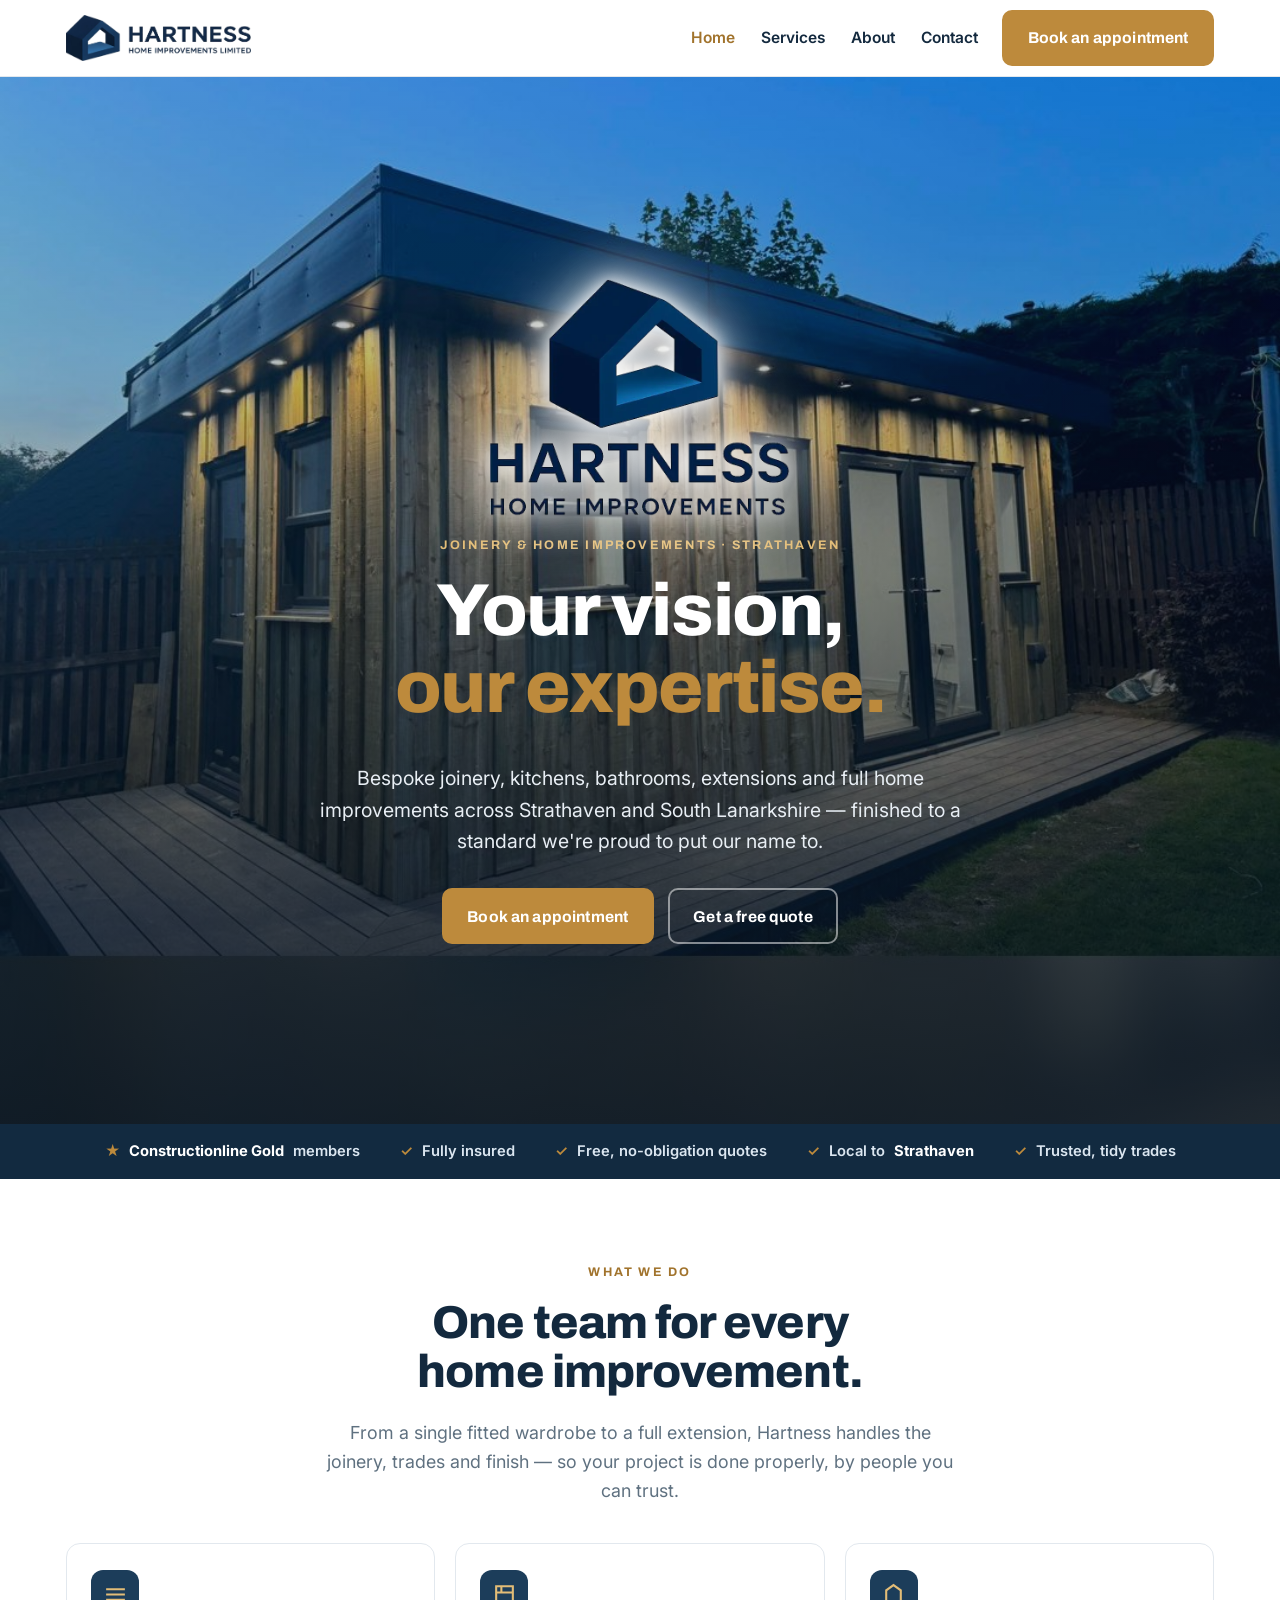
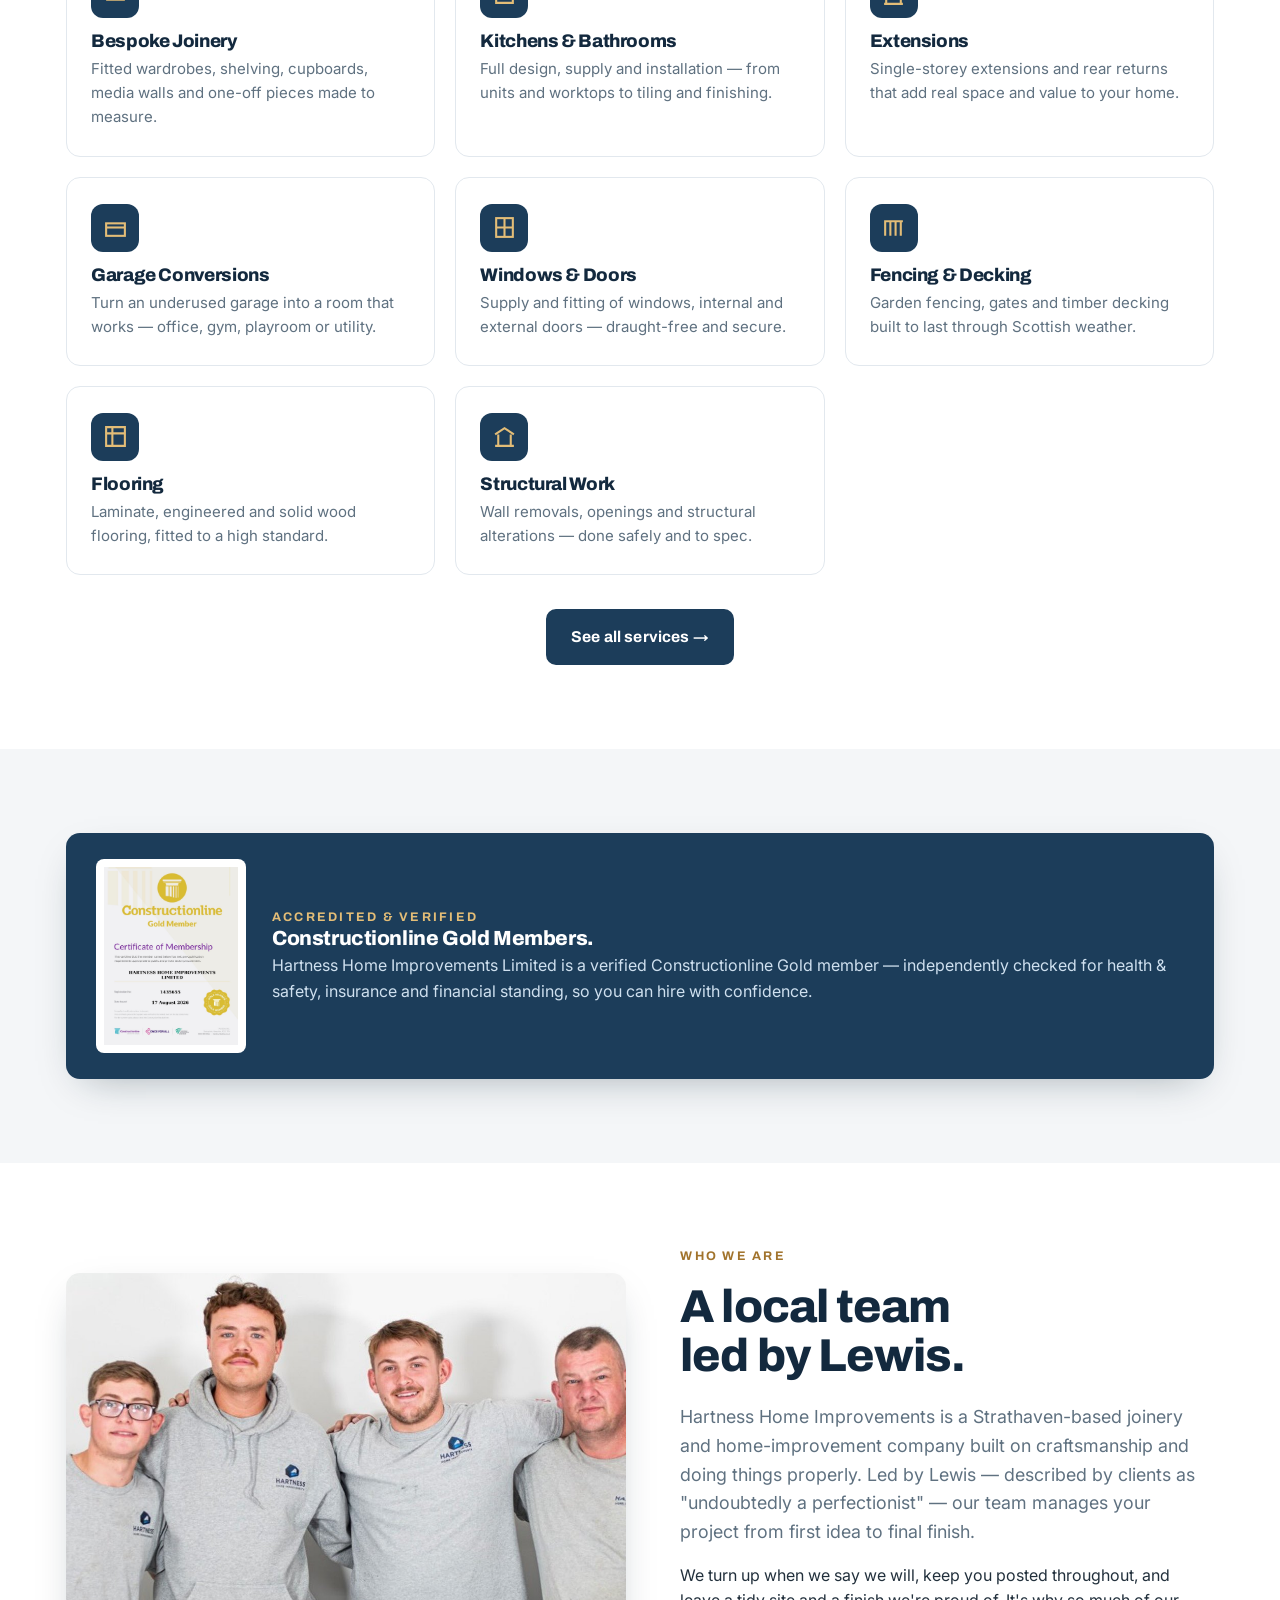
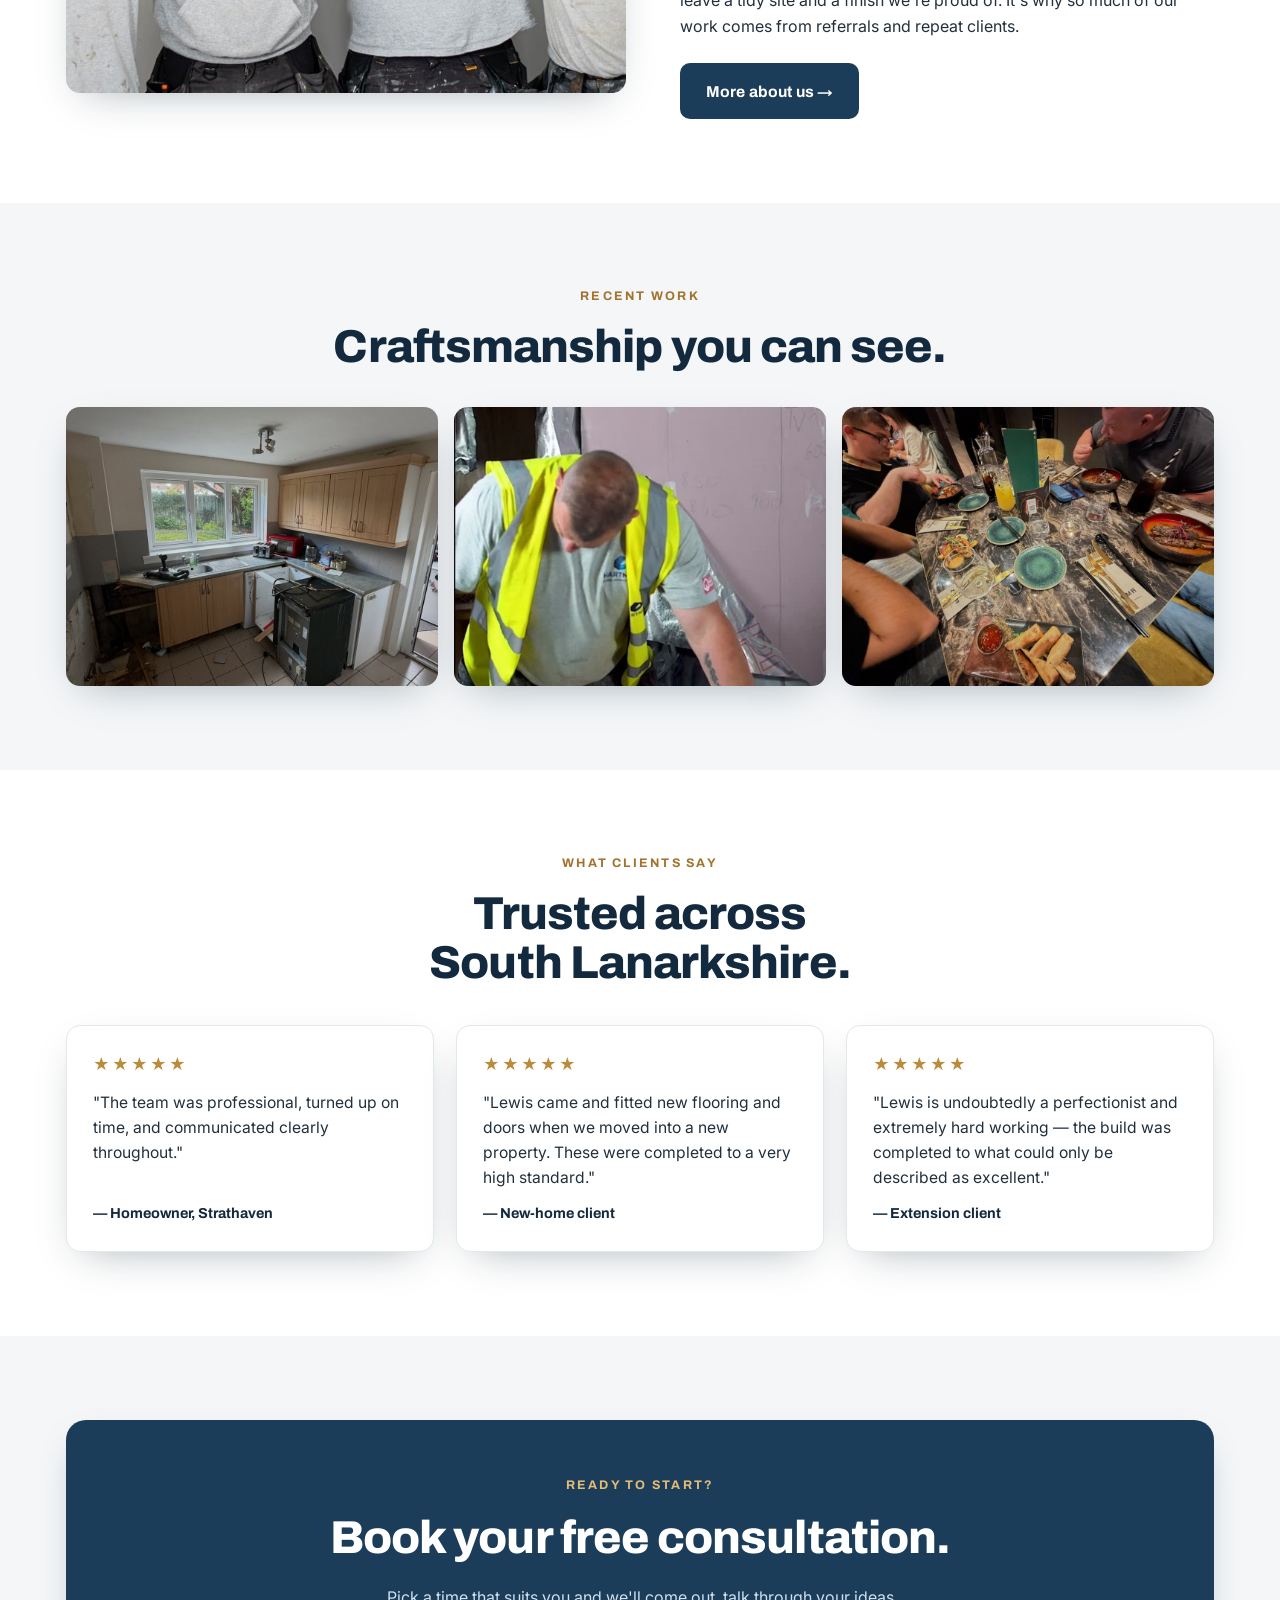
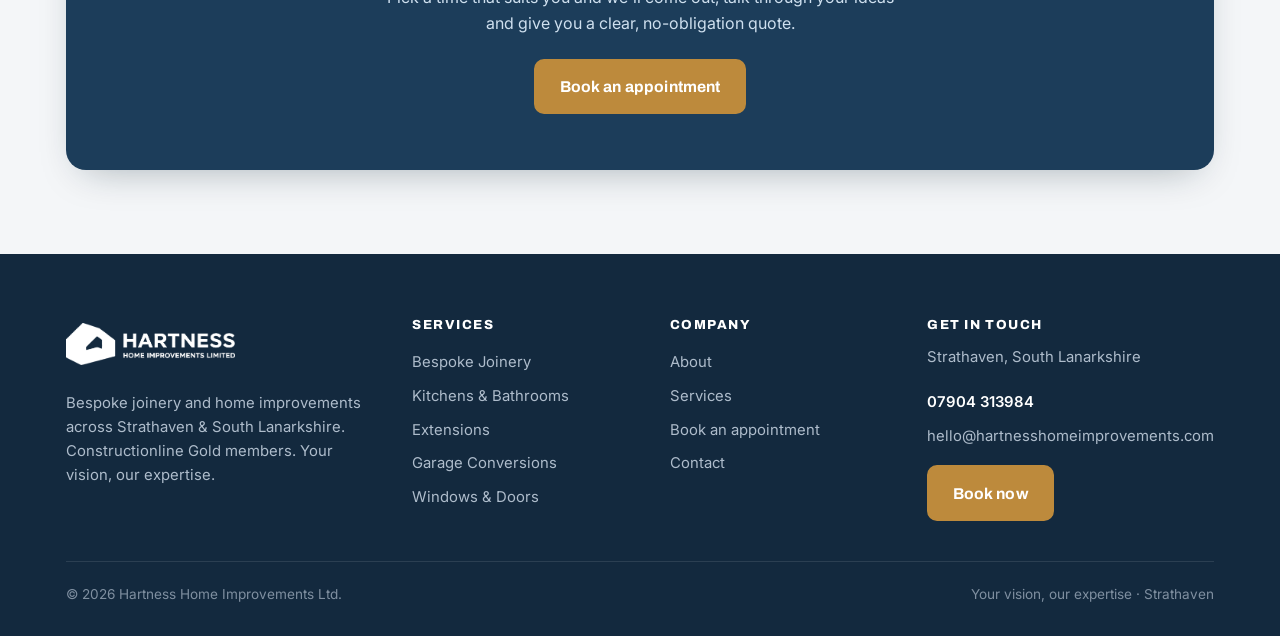
==== index.html @ 5851c659 "first commit Co-authored-by: Cursor <cursoragent@cursor.com>" ====
<!doctype html><html lang="en"><head>
<meta charset="utf-8"><meta name="viewport" content="width=device-width,initial-scale=1">
<title>Hartness Home Improvements — Joinery &amp; Home Improvements, Strathaven</title>
<meta name="description" content="Hartness Home Improvements — bespoke joinery, kitchens, bathrooms, extensions and home improvements across Strathaven and South Lanarkshire. Constructionline Gold members. Your vision, our expertise.">
<link rel="icon" href="assets/favicon.svg">
<link rel="preconnect" href="https://fonts.googleapis.com"><link rel="preconnect" href="https://fonts.gstatic.com" crossorigin>
<link href="https://fonts.googleapis.com/css2?family=Archivo:wght@500;600;700;800;900&family=Inter:wght@400;500;600;700&display=swap" rel="stylesheet">
<link rel="stylesheet" href="css/site.css">
</head><body>

<header class="site"><nav class="bar">
 <a class="brandlogo" href="index.html" aria-label="Hartness Home Improvements home"><img src="assets/logo.png" alt="Hartness Home Improvements"></a>
 <div class="nav-links">
   <a href="index.html" class="active">Home</a>
   <a href="services.html">Services</a>
   <a href="about.html">About</a>
   <a href="contact.html">Contact</a>
 </div>
 <div class="nav-cta"><a class="btn btn-amber" href="book.html">Book an appointment</a></div>
 <button class="burger" data-mm-open aria-label="Menu"><span></span><span></span><span></span></button>
</nav></header>
<div class="mm-back" data-mm-close></div>
<aside class="mobile-menu"><button class="mm-close" data-mm-close aria-label="Close">&times;</button>
 <a href="index.html">Home</a><a href="services.html">Services</a><a href="about.html">About</a><a href="contact.html">Contact</a>
 <a class="btn btn-amber" href="book.html">Book an appointment</a>
</aside>

<section class="hero centered">
 <!-- To use a video hero: replace the <img> below with
      <video autoplay muted loop playsinline poster="assets/hero.jpg"><source src="assets/hero.mp4" type="video/mp4"></video> -->
 <picture><source media="(max-width:820px)" srcset="assets/hero-mobile.jpg"><img class="hero-bg" src="assets/hero.jpg" alt="The Hartness Home Improvements team"></picture>
 <div class="hero-inner">
   <div class="hero-logo-chip" data-reveal><img src="assets/logo-stack.png" alt="Hartness Home Improvements"></div>
   <p class="eyebrow" data-reveal style="color:var(--brand-l)">Joinery &amp; home improvements · Strathaven</p>
   <h1 data-reveal>Your vision,<br><span class="amber">our expertise.</span></h1>
   <p class="lead" data-reveal>Bespoke joinery, kitchens, bathrooms, extensions and full home improvements across Strathaven and South Lanarkshire — finished to a standard we're proud to put our name to.</p>
   <div class="cta-row" data-reveal>
     <a class="btn btn-amber" href="book.html">Book an appointment</a>
     <a class="btn btn-ghost" href="contact.html">Get a free quote</a>
   </div>
 </div>
</section>

<div class="trust-strip"><div class="wrap">
 <span><span class="dot">&#9733;</span> <b>Constructionline Gold</b> members</span>
 <span><span class="dot">&#10003;</span> Fully insured</span>
 <span><span class="dot">&#10003;</span> Free, no-obligation quotes</span>
 <span><span class="dot">&#10003;</span> Local to <b>Strathaven</b></span>
 <span><span class="dot">&#10003;</span> Trusted, tidy trades</span>
</div></div>

<section><div class="wrap">
 <div class="sec-head center" data-reveal><p class="eyebrow">What we do</p><h2>One team for every home improvement.</h2>
 <p class="lead-muted">From a single fitted wardrobe to a full extension, Hartness handles the joinery, trades and finish — so your project is done properly, by people you can trust.</p></div>
 <div class="svc-list">
   <div class="svc-item" data-reveal><div class="ic"><svg viewBox="0 0 24 24" fill="none" stroke="currentColor" stroke-width="2"><path d="M3 7h18M3 12h18M3 17h18"/></svg></div><h3>Bespoke Joinery</h3><p>Fitted wardrobes, shelving, cupboards, media walls and one-off pieces made to measure.</p></div>
   <div class="svc-item" data-reveal><div class="ic"><svg viewBox="0 0 24 24" fill="none" stroke="currentColor" stroke-width="2"><path d="M4 4h16v16H4z"/><path d="M4 10h16M9 4v6"/></svg></div><h3>Kitchens &amp; Bathrooms</h3><p>Full design, supply and installation — from units and worktops to tiling and finishing.</p></div>
   <div class="svc-item" data-reveal><div class="ic"><svg viewBox="0 0 24 24" fill="none" stroke="currentColor" stroke-width="2"><path d="M3 21h18M5 21V8l7-5 7 5v13"/></svg></div><h3>Extensions</h3><p>Single-storey extensions and rear returns that add real space and value to your home.</p></div>
   <div class="svc-item" data-reveal><div class="ic"><svg viewBox="0 0 24 24" fill="none" stroke="currentColor" stroke-width="2"><rect x="3" y="8" width="18" height="12"/><path d="M3 12h18"/></svg></div><h3>Garage Conversions</h3><p>Turn an underused garage into a room that works — office, gym, playroom or utility.</p></div>
   <div class="svc-item" data-reveal><div class="ic"><svg viewBox="0 0 24 24" fill="none" stroke="currentColor" stroke-width="2"><rect x="4" y="3" width="16" height="18"/><path d="M12 3v18M4 12h16"/></svg></div><h3>Windows &amp; Doors</h3><p>Supply and fitting of windows, internal and external doors — draught-free and secure.</p></div>
   <div class="svc-item" data-reveal><div class="ic"><svg viewBox="0 0 24 24" fill="none" stroke="currentColor" stroke-width="2"><path d="M4 20V6M9 20V6M14 20V6M19 20V6M3 6h18"/></svg></div><h3>Fencing &amp; Decking</h3><p>Garden fencing, gates and timber decking built to last through Scottish weather.</p></div>
   <div class="svc-item" data-reveal><div class="ic"><svg viewBox="0 0 24 24" fill="none" stroke="currentColor" stroke-width="2"><path d="M3 3h18v18H3z"/><path d="M3 9h18M9 3v18"/></svg></div><h3>Flooring</h3><p>Laminate, engineered and solid wood flooring, fitted to a high standard.</p></div>
   <div class="svc-item" data-reveal><div class="ic"><svg viewBox="0 0 24 24" fill="none" stroke="currentColor" stroke-width="2"><path d="M3 21h18M6 21V10M18 21V10M3 10l9-6 9 6"/></svg></div><h3>Structural Work</h3><p>Wall removals, openings and structural alterations — done safely and to spec.</p></div>
 </div>
 <div style="text-align:center;margin-top:34px" data-reveal><a class="btn btn-navy" href="services.html">See all services &rarr;</a></div>
</div></section>

<section class="band"><div class="wrap">
 <div class="cline" data-reveal>
   <img src="assets/constructionline.jpg" alt="Constructionline Gold Member certificate">
   <div><p class="eyebrow" style="color:var(--brand-l)">Accredited &amp; verified</p><h3>Constructionline Gold Members.</h3>
   <p>Hartness Home Improvements Limited is a verified Constructionline Gold member — independently checked for health &amp; safety, insurance and financial standing, so you can hire with confidence.</p></div>
 </div>
</div></section>

<section><div class="wrap"><div class="split" data-reveal>
 <img src="assets/team.jpg" alt="The Hartness Home Improvements team">
 <div><p class="eyebrow">Who we are</p><h2>A local team led by Lewis.</h2>
 <p class="lead-muted">Hartness Home Improvements is a Strathaven-based joinery and home-improvement company built on craftsmanship and doing things properly. Led by Lewis — described by clients as "undoubtedly a perfectionist" — our team manages your project from first idea to final finish.</p>
 <p>We turn up when we say we will, keep you posted throughout, and leave a tidy site and a finish we're proud of. It's why so much of our work comes from referrals and repeat clients.</p>
 <a class="btn btn-navy" href="about.html" style="margin-top:8px">More about us &rarr;</a></div>
</div></div></section>

<section class="band"><div class="wrap">
 <div class="sec-head center" data-reveal><p class="eyebrow">Recent work</p><h2>Craftsmanship you can see.</h2></div>
 <div class="work-grid" data-reveal>
   <div class="cell"><img src="assets/work-kitchen.jpg" alt="Kitchen renovation"></div>
   <div class="cell"><img src="assets/work-joinery.jpg" alt="Bespoke joinery work"></div>
   <div class="cell"><img src="assets/work-team2.jpg" alt="The Hartness team"></div>
 </div>
</div></section>

<section><div class="wrap">
 <div class="sec-head center" data-reveal><p class="eyebrow">What clients say</p><h2>Trusted across South Lanarkshire.</h2></div>
 <div class="tgrid">
   <div class="tcard" data-reveal><div class="stars">&#9733;&#9733;&#9733;&#9733;&#9733;</div><p>"The team was professional, turned up on time, and communicated clearly throughout."</p><div class="who">— Homeowner, Strathaven</div></div>
   <div class="tcard" data-reveal><div class="stars">&#9733;&#9733;&#9733;&#9733;&#9733;</div><p>"Lewis came and fitted new flooring and doors when we moved into a new property. These were completed to a very high standard."</p><div class="who">— New-home client</div></div>
   <div class="tcard" data-reveal><div class="stars">&#9733;&#9733;&#9733;&#9733;&#9733;</div><p>"Lewis is undoubtedly a perfectionist and extremely hard working — the build was completed to what could only be described as excellent."</p><div class="who">— Extension client</div></div>
 </div>
</div></section>

<section class="band"><div class="wrap"><div class="cta-band" data-reveal>
 <p class="eyebrow" style="color:var(--brand-l)">Ready to start?</p>
 <h2>Book your free consultation.</h2>
 <p>Pick a time that suits you and we'll come out, talk through your ideas and give you a clear, no-obligation quote.</p>
 <a class="btn btn-amber" href="book.html">Book an appointment</a>
</div></div></section>

<footer class="site"><div class="wrap">
 <div class="cols">
   <div class="fbrand"><a class="brandlogo" href="index.html" aria-label="Hartness home"><img src="assets/logo-white.png" alt="Hartness Home Improvements"></a>
     <p>Bespoke joinery and home improvements across Strathaven &amp; South Lanarkshire. Constructionline Gold members. Your vision, our expertise.</p></div>
   <div><h4>Services</h4><a href="services.html">Bespoke Joinery</a><a href="services.html">Kitchens &amp; Bathrooms</a><a href="services.html">Extensions</a><a href="services.html">Garage Conversions</a><a href="services.html">Windows &amp; Doors</a></div>
   <div><h4>Company</h4><a href="about.html">About</a><a href="services.html">Services</a><a href="book.html">Book an appointment</a><a href="contact.html">Contact</a></div>
   <div><h4>Get in touch</h4><p>Strathaven, South Lanarkshire</p><a href="tel:07904313984" style="color:#fff;font-weight:600">07904 313984</a><a href="mailto:hello@hartnesshomeimprovements.com">hello@hartnesshomeimprovements.com</a><a class="btn btn-amber" href="book.html" style="margin-top:12px">Book now</a></div>
 </div>
 <div class="foot-bot"><span>&copy; 2026 Hartness Home Improvements Ltd.</span><span>Your vision, our expertise · Strathaven</span></div>
</div></footer>

<script src="js/site.js"></script>
</body></html>
---- css/site.css ----
:root{
  --ink:#13293e; --navy:#1c3d5a; --navy2:#122a40; --steel:#4a6b85;
  --brand:#bd8a3c; --brand-d:#a1732c; --brand-l:#e3bd77;
  --concrete:#f4f6f8; --line:#e2e8ee; --white:#fff; --text:#22303c; --muted:#5f7180;
  --r:14px; --shadow:0 14px 40px -18px rgba(10,33,48,.38);
}
*{box-sizing:border-box}
html{scroll-behavior:smooth}
body{margin:0;font-family:'Inter',system-ui,sans-serif;color:var(--text);background:var(--white);line-height:1.6;-webkit-font-smoothing:antialiased}
h1,h2,h3,h4{font-family:'Archivo','Inter',sans-serif;font-weight:800;line-height:1.05;letter-spacing:-.02em;color:var(--ink);margin:0 0 .5em}
h1{font-size:clamp(2.4rem,6vw,4.6rem)}
h2{font-size:clamp(1.9rem,3.6vw,3rem)}
h3{font-size:1.28rem}
p{margin:0 0 1rem}
a{color:inherit;text-decoration:none}
img{max-width:100%;display:block}
.wrap{max-width:1200px;margin:0 auto;padding:0 26px}
.eyebrow{font-family:'Archivo',sans-serif;text-transform:uppercase;letter-spacing:.18em;font-size:.78rem;font-weight:700;color:var(--brand-d)}
.btn{display:inline-flex;align-items:center;gap:.5em;font-family:'Archivo',sans-serif;font-weight:700;font-size:.98rem;padding:.85em 1.5em;border-radius:10px;border:2px solid transparent;cursor:pointer;transition:.18s;letter-spacing:.01em}
.btn-amber{background:var(--brand);color:#fff;border-color:var(--brand)}
.btn-amber:hover{background:var(--brand-d);border-color:var(--brand-d)}
.btn-navy{background:var(--navy);color:#fff;border-color:var(--navy)}
.btn-navy:hover{background:var(--navy2)}
.btn-ghost{background:transparent;color:#fff;border-color:rgba(255,255,255,.5)}
.btn-ghost:hover{border-color:#fff;background:rgba(255,255,255,.1)}
.btn-out{background:#fff;color:var(--navy);border-color:var(--line)}
.btn-out:hover{border-color:var(--navy)}
/* header */
header.site{position:sticky;top:0;z-index:100;background:rgba(255,255,255,.94);backdrop-filter:blur(10px);border-bottom:1px solid var(--line)}
nav.bar{display:flex;align-items:center;gap:24px;height:76px;max-width:1200px;margin:0 auto;padding:0 26px}
.brand{display:flex;align-items:center;gap:12px;color:var(--navy)}
.brand .badge{width:46px;height:46px;flex:0 0 auto;border-radius:11px;object-fit:cover;box-shadow:0 4px 14px -6px rgba(3,166,235,.6)}
.brand .fulllogo{width:158px;height:auto}
.wordmark{display:flex;flex-direction:column;line-height:1}
.wordmark b{font-family:'Archivo',sans-serif;font-weight:700;font-size:1.3rem;letter-spacing:.2em;color:var(--navy)}
.wordmark em{font-style:normal;font-size:.57rem;letter-spacing:.3em;color:var(--brand);font-weight:600;margin-top:4px}
.brand-light .fulllogo{width:170px}
.nav-links{display:flex;gap:26px;margin-left:auto;align-items:center}
.nav-links a{font-weight:600;font-size:.97rem;color:var(--ink);padding:6px 0;position:relative}
.nav-links a:hover{color:var(--brand-d)}
.nav-links a.active{color:var(--brand-d)}
.nav-cta{display:flex;align-items:center;gap:12px}
.basket-btn{position:relative;display:inline-flex;align-items:center;gap:7px;font-weight:700;font-family:'Archivo',sans-serif;color:var(--navy);border:2px solid var(--line);padding:.5em .9em;border-radius:10px;background:#fff;cursor:pointer}
.basket-btn:hover{border-color:var(--navy)}
.basket-count{background:var(--brand);color:var(--ink);border-radius:20px;font-size:.72rem;min-width:20px;height:20px;display:inline-flex;align-items:center;justify-content:center;padding:0 6px;font-weight:800}
.burger{display:none;margin-left:auto;flex-direction:column;gap:5px;background:none;border:0;cursor:pointer;padding:8px}
.burger span{width:26px;height:3px;background:var(--navy);border-radius:2px}
.mobile-menu{display:none}
/* hero */
.hero{position:relative;min-height:92vh;display:flex;align-items:flex-end;overflow:hidden;background:var(--ink)}
.hero video,.hero .heroposter{position:absolute;inset:0;width:100%;height:100%;object-fit:cover}
.hero::after{content:"";position:absolute;inset:0;background:linear-gradient(180deg,rgba(10,22,35,.18) 0%,rgba(10,22,35,.30) 34%,rgba(10,22,35,.82) 100%)}
.hero-inner{position:relative;z-index:2;width:100%;max-width:1200px;margin:0 auto;padding:0 26px 68px;color:#fff}
.hero h1{color:#fff;max-width:16ch}
.hero h1 .amber{color:var(--brand)}
.hero p.lead{font-size:1.22rem;max-width:52ch;color:#e8eef4;margin-bottom:1.6em}
.hero .cta-row{display:flex;gap:14px;flex-wrap:wrap}
/* centered (GIKF-style) hero */
.hero.centered{align-items:center;text-align:center}
.hero.centered .hero-inner{max-width:920px;padding:118px 26px 96px;display:flex;flex-direction:column;align-items:center}
.hero.centered h1{max-width:20ch}
.hero.centered p.lead{max-width:58ch}
.hero.centered .cta-row{justify-content:center}
.hero-logo{width:min(360px,66vw);height:auto;margin:0 auto 30px;filter:drop-shadow(0 10px 34px rgba(0,0,0,.45));animation:floatlogo 6s ease-in-out infinite}
@keyframes floatlogo{0%,100%{transform:translateY(0)}50%{transform:translateY(-7px)}}
/* hero manufacturer credit — exact GIKF arrow (#tb-arrow) + Caveat */
.hero-anno{position:absolute;z-index:4;top:23%;right:5%;display:flex;flex-direction:column;align-items:center;gap:6px;pointer-events:none}
.hero-anno .anno-wrap{position:relative}
.hero-anno .anno-logo{width:202px;display:block;margin-top:26px;filter:drop-shadow(0 4px 14px rgba(0,0,0,.55))}
.hero-anno .anno-arrow{position:absolute;color:#fff;width:150px;height:112px;left:-56px;top:-118px;transform:rotate(16deg)}
.hero-anno .hand{filter:url(#rough)}
.hero-anno .anno-text{font-family:'Caveat',cursive;color:#fff;font-size:38px;font-weight:700;line-height:.9;text-align:center;transform:rotate(-4deg);margin-top:6px}
@media(max-width:1180px){.hero-anno{display:none}}
/* hand-drawn gutter/downpipe edge decoration */
.edge-decor{position:fixed;inset:0;pointer-events:none;z-index:35}
.edge-decor .pipe{position:fixed;top:88px;bottom:0;width:46px;height:auto}
.edge-decor .pipe-l{left:8px}
.edge-decor .pipe-r{right:8px;transform:scaleX(-1)}
.edge-decor .gtop{position:fixed;left:0;right:0;top:74px;height:66px;width:100%}
@media(max-width:1240px){.edge-decor{display:none}}
.trust-strip{background:var(--navy2);color:#dbe6f0}
.trust-strip .wrap{display:flex;flex-wrap:wrap;gap:14px 40px;padding:16px 26px;justify-content:center;font-size:.92rem;font-weight:600}
.trust-strip b{color:#fff}
.trust-strip span{display:inline-flex;align-items:center;gap:9px}
.trust-strip .dot{color:var(--brand)}
/* sections */
section{padding:84px 0}
.sec-head{max-width:64ch}
.sec-head.center{margin:0 auto;text-align:center}
.lead-muted{color:var(--muted);font-size:1.12rem}
/* category grid */
.cat-grid{display:grid;grid-template-columns:repeat(3,1fr);gap:22px;margin-top:38px}
.cat-card{position:relative;border-radius:var(--r);overflow:hidden;background:var(--navy);min-height:290px;display:flex;align-items:flex-end;box-shadow:var(--shadow);color:#fff}
.cat-card img{position:absolute;inset:0;width:100%;height:100%;object-fit:cover;transition:.4s}
.cat-card::after{content:"";position:absolute;inset:0;background:linear-gradient(180deg,rgba(10,25,40,.05),rgba(10,25,40,.85))}
.cat-card:hover img{transform:scale(1.05)}
.cat-card .cc-body{position:relative;z-index:2;padding:24px}
.cat-card .badge{display:inline-block;background:var(--brand);color:var(--ink);font-family:'Archivo';font-weight:700;font-size:.68rem;letter-spacing:.08em;text-transform:uppercase;padding:4px 10px;border-radius:6px;margin-bottom:10px}
.cat-card h3{color:#fff;font-size:1.5rem;margin:0 0 4px}
.cat-card p{color:#dce6f0;font-size:.93rem;margin:0}
.cat-card .go{margin-top:12px;font-family:'Archivo';font-weight:700;color:var(--brand);font-size:.9rem}
/* product listing */
.cat-block{margin-top:56px}
.cat-block .cat-title{display:flex;align-items:baseline;gap:14px;flex-wrap:wrap;border-bottom:2px solid var(--line);padding-bottom:14px;margin-bottom:28px}
.cat-block .cat-title h2{margin:0;font-size:1.9rem}
.cat-block .cat-title .sup{font-family:'Archivo';font-weight:700;font-size:.75rem;letter-spacing:.06em;text-transform:uppercase;color:#fff;background:var(--steel);padding:4px 10px;border-radius:6px}
.prod-grid{display:grid;grid-template-columns:repeat(4,1fr);gap:20px}
.prod{background:#fff;border:1px solid var(--line);border-radius:var(--r);overflow:hidden;display:flex;flex-direction:column;transition:.18s}
.prod:hover{box-shadow:var(--shadow);transform:translateY(-3px);border-color:#cfd9e4}
.prod .ph{aspect-ratio:1/1;background:#f6f8fa;display:flex;align-items:center;justify-content:center;padding:16px;border-bottom:1px solid var(--line)}
.prod .ph img{max-height:100%;object-fit:contain;mix-blend-mode:multiply}
.prod .pb{padding:15px 16px 17px;display:flex;flex-direction:column;flex:1}
.prod .pbrand{font-size:.68rem;font-weight:700;letter-spacing:.08em;text-transform:uppercase;color:var(--brand-d);font-family:'Archivo'}
.prod h3{font-size:1.02rem;margin:3px 0 7px;line-height:1.2}
.prod .desc{font-size:.85rem;color:var(--muted);margin:0 0 12px;flex:1}
.prod .swatches{display:flex;gap:5px;margin-bottom:6px;flex-wrap:wrap}
.sw{width:15px;height:15px;border-radius:50%;border:1px solid rgba(0,0,0,.15)}
.prod .meta{font-size:.76rem;color:var(--muted);margin-bottom:12px}
.prod .add{margin-top:auto;width:100%;justify-content:center}
/* alt band */
.band{background:var(--concrete)}
.split{display:grid;grid-template-columns:1.05fr 1fr;gap:54px;align-items:center}
.split img{border-radius:var(--r);box-shadow:var(--shadow);width:100%;object-fit:cover;aspect-ratio:4/3}
.pillars{display:grid;grid-template-columns:repeat(3,1fr);gap:22px;margin-top:40px}
.pillar{background:#fff;border:1px solid var(--line);border-radius:var(--r);padding:28px 24px}
.pillar .ic{width:46px;height:46px;border-radius:11px;background:var(--navy);color:var(--brand);display:flex;align-items:center;justify-content:center;margin-bottom:14px}
.pillar .ic svg{width:24px;height:24px}
.pillar h3{margin:0 0 6px;font-size:1.14rem}
.pillar p{margin:0;color:var(--muted);font-size:.95rem}
/* steps */
.steps{display:grid;grid-template-columns:repeat(4,1fr);gap:20px;margin-top:40px;counter-reset:s}
.step{background:#fff;border:1px solid var(--line);border-radius:var(--r);padding:26px 22px;position:relative}
.step::before{counter-increment:s;content:counter(s);font-family:'Archivo';font-weight:800;font-size:2.4rem;color:var(--brand);line-height:1;display:block;margin-bottom:10px}
.step h3{font-size:1.08rem;margin:0 0 5px}
.step p{margin:0;color:var(--muted);font-size:.92rem}
/* CTA */
.cta-band{background:var(--navy);color:#fff;border-radius:20px;padding:56px;text-align:center;box-shadow:var(--shadow)}
.cta-band h2{color:#fff}
.cta-band p{color:#cfe0ef;max-width:52ch;margin:0 auto 1.4em}
/* footer */
footer.site{background:var(--ink);color:#aebccb;padding:64px 0 30px;font-size:.93rem}
footer .cols{display:grid;grid-template-columns:1.4fr 1fr 1fr 1.2fr;gap:36px}
footer .brand .wordmark b{color:#fff}
footer h4{color:#fff;font-size:.82rem;text-transform:uppercase;letter-spacing:.12em;margin:0 0 14px;font-family:'Archivo'}
footer a{display:block;color:#aebccb;padding:5px 0}
footer a:hover{color:var(--brand)}
footer .fbrand p{margin:14px 0 0;max-width:34ch}
footer .foot-bot{border-top:1px solid rgba(255,255,255,.1);margin-top:40px;padding-top:22px;display:flex;justify-content:space-between;gap:16px;flex-wrap:wrap;font-size:.85rem;color:#7f8fa0}
/* quote / basket */
.q-grid{display:grid;grid-template-columns:1.3fr 1fr;gap:44px;align-items:start}
.basket-list{display:flex;flex-direction:column;gap:12px}
.bitem{display:flex;gap:14px;align-items:center;background:#fff;border:1px solid var(--line);border-radius:12px;padding:12px 14px}
.bitem img{width:64px;height:64px;object-fit:contain;background:#f6f8fa;border-radius:8px;padding:5px}
.bitem .bi-main{flex:1}
.bitem .bi-main h4{margin:0 0 2px;font-size:1rem}
.bitem .bi-opt{font-size:.8rem;color:var(--muted)}
.qty{display:flex;align-items:center;gap:8px}
.qty button{width:28px;height:28px;border:1px solid var(--line);background:#fff;border-radius:7px;font-weight:700;cursor:pointer}
.rm{background:none;border:0;color:#b23b3b;cursor:pointer;font-size:.82rem;font-weight:600}
.empty{color:var(--muted);padding:30px;text-align:center;border:2px dashed var(--line);border-radius:12px}
.form-card{background:#fff;border:1px solid var(--line);border-radius:var(--r);padding:26px;box-shadow:var(--shadow)}
.form-card label{display:block;font-weight:600;font-size:.85rem;margin:12px 0 5px}
.form-card input,.form-card textarea{width:100%;padding:11px 13px;border:1px solid var(--line);border-radius:9px;font:inherit;font-size:.95rem}
.form-card input:focus,.form-card textarea:focus{outline:0;border-color:var(--navy)}
.form-note{font-size:.8rem;color:var(--muted);margin-top:12px}
/* toast */
.toast{position:fixed;bottom:24px;left:50%;transform:translateX(-50%) translateY(140%);background:var(--navy);color:#fff;padding:14px 22px;border-radius:12px;font-weight:600;z-index:400;box-shadow:var(--shadow);transition:.3s}
.toast.on{transform:translateX(-50%) translateY(0)}
/* basket drawer */
.bk-back{position:fixed;inset:0;background:rgba(8,18,30,.5);z-index:210;opacity:0;pointer-events:none;transition:.28s}
.bk-on .bk-back{opacity:1;pointer-events:auto}
.basket-drawer{position:fixed;top:0;right:0;height:100%;width:min(92vw,400px);background:#fff;z-index:220;transform:translateX(105%);transition:.3s;display:flex;flex-direction:column;box-shadow:-24px 0 60px -24px rgba(8,18,30,.5)}
.bk-on .basket-drawer{transform:none}
.bk-head{display:flex;align-items:center;justify-content:space-between;padding:20px 22px;border-bottom:1px solid var(--line)}
.bk-head h3{margin:0}
.bk-x{background:none;border:0;font-size:1.7rem;line-height:1;cursor:pointer;color:var(--muted)}
.bk-items{flex:1;overflow:auto;padding:14px 18px;display:flex;flex-direction:column;gap:12px}
.bk-row{display:flex;gap:12px;align-items:center;border:1px solid var(--line);border-radius:12px;padding:10px}
.bk-row img{width:56px;height:56px;object-fit:contain;background:#f6f8fa;border-radius:8px;padding:4px;flex:0 0 auto}
.bk-row .bk-m{flex:1;min-width:0}
.bk-row .bk-m h4{margin:0 0 2px;font-size:.92rem;line-height:1.15}
.bk-row .bk-opt{font-size:.76rem;color:var(--muted)}
.bk-foot{border-top:1px solid var(--line);padding:16px 18px;display:flex;flex-direction:column;gap:10px}
.bk-count-row{font-weight:700;color:var(--ink)}
.bk-cont{background:none;border:0;color:var(--muted);font-weight:600;cursor:pointer;font-size:.88rem}
.bk-empty{color:var(--muted);text-align:center;padding:40px 10px}
/* stepper / quote */
.stepper{display:flex;gap:8px;margin:26px 0 34px;flex-wrap:wrap}
.stepper .st{display:flex;align-items:center;gap:9px;font-weight:700;font-family:'Archivo';color:var(--muted);font-size:.92rem}
.stepper .st .n{width:26px;height:26px;border-radius:50%;border:2px solid var(--line);display:flex;align-items:center;justify-content:center;font-size:.82rem}
.stepper .st.on{color:var(--brand-d)}
.stepper .st.on .n{border-color:var(--brand);background:var(--brand);color:#fff}
.stepper .st.done .n{border-color:var(--brand);color:var(--brand)}
.stepper .sep{flex:1;height:2px;background:var(--line);align-self:center;min-width:14px;max-width:52px}
.qstep{display:none}.qstep.on{display:block;animation:fade .3s}
@keyframes fade{from{opacity:0;transform:translateY(6px)}to{opacity:1}}
.field-grid{display:grid;grid-template-columns:1fr 1fr;gap:14px 16px}
.field-grid .full{grid-column:1/-1}
.qform label{display:block;font-weight:600;font-size:.85rem;margin:0 0 5px;color:var(--ink)}
.qform .req{color:var(--brand-d)}
.qform input,.qform textarea,.qform select{width:100%;padding:11px 13px;border:1px solid var(--line);border-radius:9px;font:inherit;font-size:.95rem;background:#fff}
.qform input:focus,.qform textarea:focus,.qform select:focus{outline:0;border-color:var(--brand)}
.qform .err{border-color:#c0392b}
.step-actions{display:flex;justify-content:space-between;gap:12px;margin-top:26px}
.review-box{background:var(--concrete);border:1px solid var(--line);border-radius:var(--r);padding:22px;margin-bottom:18px}
.review-box h4{margin:0 0 12px;font-size:.82rem;text-transform:uppercase;letter-spacing:.1em;color:var(--steel);font-family:'Archivo'}
.rev-line{display:flex;justify-content:space-between;gap:16px;padding:6px 0;border-bottom:1px dashed var(--line);font-size:.94rem}
.rev-line:last-child{border-bottom:0}
.rev-line .k{color:var(--muted)}
.rev-line .v{font-weight:600;text-align:right}
.done-card{text-align:center;padding:40px 20px;border:1px solid var(--line);border-radius:var(--r);background:#fff;box-shadow:var(--shadow)}
.done-card .tick{width:64px;height:64px;border-radius:50%;background:var(--brand);color:#fff;display:flex;align-items:center;justify-content:center;margin:0 auto 18px}
@media(max-width:600px){.field-grid{grid-template-columns:1fr}}
/* responsive */
@media(max-width:1000px){
 .cat-grid,.pillars,.steps{grid-template-columns:repeat(2,1fr)}
 .prod-grid{grid-template-columns:repeat(3,1fr)}
 .split,.q-grid{grid-template-columns:1fr;gap:30px}
 footer .cols{grid-template-columns:1fr 1fr}
}
@media(max-width:820px){
 .nav-links,.nav-cta .btn{display:none}
 .burger{display:flex}
 .nav-cta{margin-left:0}
 nav.bar{gap:12px}
 .prod-grid{grid-template-columns:repeat(2,1fr)}
 section{padding:60px 0}
 .cta-band{padding:38px 24px}
 .mobile-menu{display:block;position:fixed;inset:0 0 0 auto;width:min(84vw,340px);background:#fff;z-index:200;transform:translateX(105%);transition:.28s;padding:26px;box-shadow:-20px 0 50px -20px rgba(0,0,0,.4);overflow:auto}
 .mm-on .mobile-menu{transform:none}
 .mm-back{position:fixed;inset:0;background:rgba(8,18,30,.5);z-index:150;opacity:0;pointer-events:none;transition:.28s}
 .mm-on .mm-back{opacity:1;pointer-events:auto}
 .mobile-menu a{display:block;font-family:'Archivo';font-weight:700;font-size:1.15rem;padding:14px 0;border-bottom:1px solid var(--line);color:var(--ink)}
 .mobile-menu .btn{margin-top:18px;width:100%;justify-content:center}
 .mm-close{background:none;border:0;font-size:1.6rem;cursor:pointer;float:right;color:var(--muted)}
}
@media(max-width:820px){
 .hero{min-height:auto}
 .hero.centered .hero-inner{padding:100px 22px 72px}
 .hero-logo{width:min(280px,62vw);margin-bottom:22px}
 .hero.centered h1{font-size:clamp(2.1rem,8vw,3rem)}
 .hero.centered p.lead{font-size:1.05rem}
}
@media(max-width:520px){
 .cat-grid,.pillars,.steps,footer .cols{grid-template-columns:1fr}
 .prod-grid{grid-template-columns:1fr 1fr;gap:12px}
 .hero.centered .hero-inner{padding:88px 18px 60px}
}

/* ===== Hartness professional layer ===== */
.brandlogo{display:inline-flex;align-items:center}
.brandlogo img{height:44px;width:auto;display:block}
footer .brandlogo img{height:46px;margin-bottom:8px}
.hero-logo-img{width:min(460px,80vw);height:auto;margin:0 auto 22px;filter:drop-shadow(0 10px 26px rgba(0,0,0,.5));animation:floatlogo 6s ease-in-out infinite}
@media(max-width:820px){.brandlogo img{height:38px}.hero-logo-img{width:min(320px,78vw)}}
/* subhero for inner pages */
.subhero{position:relative;min-height:42vh;display:flex;align-items:flex-end;overflow:hidden;background:var(--ink)}
.subhero .hero-bg{position:absolute;inset:0;width:100%;height:100%;object-fit:cover;animation:kenburns 20s ease-out infinite alternate}
.subhero::after{content:"";position:absolute;inset:0;background:linear-gradient(180deg,rgba(10,22,35,.55),rgba(10,22,35,.9))}
.subhero .wrap{position:relative;z-index:2;padding:120px 26px 50px;color:#fff}
.subhero h1{color:#fff;font-size:clamp(2rem,4.4vw,3.2rem);margin:6px 0 8px}
.subhero p{color:#dce6ef;max-width:56ch;margin:0}
.crumb{font-size:.85rem;color:#c3d2df}.crumb a:hover{color:var(--brand-l)}
@keyframes kenburns{from{transform:scale(1.04)}to{transform:scale(1.14)}}
/* trust badges */
.badges{display:flex;flex-wrap:wrap;gap:14px;align-items:center;justify-content:center;margin-top:6px}
.badge-pill{display:inline-flex;align-items:center;gap:9px;background:#fff;border:1px solid var(--line);border-radius:999px;padding:9px 16px;font-family:'Archivo';font-weight:700;font-size:.9rem;color:var(--ink);box-shadow:var(--shadow)}
.badge-pill svg{width:18px;height:18px;color:var(--brand)}
/* constructionline callout */
.cline{display:grid;grid-template-columns:auto 1fr;gap:26px;align-items:center;background:var(--navy);color:#fff;border-radius:var(--r);padding:26px 30px;box-shadow:var(--shadow)}
.cline img{width:150px;height:auto;border-radius:8px;background:#fff;padding:8px}
.cline h3{color:#fff;margin:0 0 4px}.cline p{color:#cfe0ef;margin:0}
@media(max-width:640px){.cline{grid-template-columns:1fr;text-align:center}.cline img{margin:0 auto}}
/* testimonials */
.tgrid{display:grid;grid-template-columns:repeat(3,1fr);gap:22px;margin-top:38px}
@media(max-width:900px){.tgrid{grid-template-columns:1fr}}
.tcard{background:#fff;border:1px solid var(--line);border-radius:var(--r);padding:26px;box-shadow:var(--shadow);display:flex;flex-direction:column;gap:12px}
.tcard .stars{color:var(--brand);letter-spacing:2px;font-size:1rem}
.tcard p{color:var(--text);margin:0;font-size:.98rem;line-height:1.6}
.tcard .who{font-family:'Archivo';font-weight:700;color:var(--ink);font-size:.9rem;margin-top:auto}
/* booking */
.book-wrap{display:grid;grid-template-columns:1fr;gap:20px;max-width:900px;margin:0 auto}
.cal-embed{width:100%;min-height:640px;border:1px solid var(--line);border-radius:var(--r);overflow:hidden;background:#fff;box-shadow:var(--shadow)}
.cal-embed iframe{width:100%;height:700px;border:0;display:block}
.book-note{background:var(--concrete);border:1px dashed var(--line);border-radius:var(--r);padding:20px 22px;color:var(--muted);font-size:.95rem}
/* service icon grid */
.svc-list{display:grid;grid-template-columns:repeat(3,1fr);gap:20px;margin-top:38px}
@media(max-width:900px){.svc-list{grid-template-columns:repeat(2,1fr)}}
@media(max-width:560px){.svc-list{grid-template-columns:1fr}}
.svc-item{background:#fff;border:1px solid var(--line);border-radius:var(--r);padding:26px 24px;transition:.25s}
.svc-item:hover{transform:translateY(-5px);box-shadow:var(--shadow);border-color:#cdd8e2}
.svc-item .ic{width:48px;height:48px;border-radius:12px;background:var(--navy);color:var(--brand-l);display:flex;align-items:center;justify-content:center;margin-bottom:14px}
.svc-item .ic svg{width:25px;height:25px}
.svc-item h3{font-size:1.14rem;margin:0 0 6px}
.svc-item p{color:var(--muted);font-size:.94rem;margin:0}
/* work gallery */
.work-grid{display:grid;grid-template-columns:repeat(3,1fr);gap:16px;margin-top:36px}
@media(max-width:820px){.work-grid{grid-template-columns:1fr 1fr}}
.work-grid .cell{border-radius:var(--r);overflow:hidden;aspect-ratio:4/3;box-shadow:var(--shadow)}
.work-grid img{width:100%;height:100%;object-fit:cover;transition:.4s}
.work-grid .cell:hover img{transform:scale(1.06)}
/* scroll reveal */
[data-reveal]{opacity:0;transform:translateY(24px);transition:opacity .7s cubic-bezier(.2,.7,.2,1),transform .7s cubic-bezier(.2,.7,.2,1)}
[data-reveal].in{opacity:1;transform:none}
.svc-list>*:nth-child(2),.tgrid>*:nth-child(2){transition-delay:.08s}
.svc-list>*:nth-child(3),.tgrid>*:nth-child(3){transition-delay:.16s}
.svc-list>*:nth-child(5){transition-delay:.08s}.svc-list>*:nth-child(6){transition-delay:.16s}
@media(prefers-reduced-motion:reduce){[data-reveal]{opacity:1;transform:none;transition:none}.hero .hero-bg,.subhero .hero-bg,.hero video{animation:none}.hero-logo-img{animation:none}}
h1,h2,h3{text-wrap:balance}
header.site.scrolled{box-shadow:0 8px 26px -18px rgba(10,25,40,.4)}
/* hero supports image OR video */
.hero .hero-bg{position:absolute;inset:0;width:100%;height:100%;object-fit:cover;animation:kenburns 20s ease-out infinite alternate}

/* ===== text logo lockup (placeholder until real logo) ===== */
.logolock{display:flex;flex-direction:column;line-height:1;font-family:'Archivo',sans-serif}
.logolock b{font-weight:800;font-size:1.3rem;letter-spacing:.03em;color:var(--ink)}
.logolock b em{font-style:normal;color:var(--brand)}
.logolock span{font-size:.56rem;letter-spacing:.32em;text-transform:uppercase;color:var(--muted);font-weight:700;margin-top:5px}
.logolock.light b{color:#fff}.logolock.light span{color:var(--brand-l)}
.hero-logolock{align-items:center;margin-bottom:20px}
.hero-logolock b{font-size:clamp(2rem,5vw,3.1rem);letter-spacing:.02em}
.hero-logolock span{font-size:clamp(.6rem,1.4vw,.82rem);letter-spacing:.42em;margin-top:9px}

/* contact */
.contact-grid{display:grid;grid-template-columns:1fr 1.1fr;gap:44px;align-items:start}
@media(max-width:900px){.contact-grid{grid-template-columns:1fr;gap:30px}}
.info-card{background:var(--concrete);border:1px solid var(--line);border-radius:var(--r);padding:28px}
.info-row{display:flex;gap:13px;align-items:flex-start;padding:13px 0;border-bottom:1px solid var(--line)}
.info-row:last-child{border-bottom:0}
.info-row svg{width:21px;height:21px;color:var(--brand);flex:0 0 auto;margin-top:3px}
.info-row .lab{font-size:.72rem;letter-spacing:.1em;text-transform:uppercase;color:var(--muted);font-family:'Archivo'}
.info-row .val{font-weight:600;color:var(--ink)}.info-row .val a:hover{color:var(--brand-d)}
.soc-row{display:flex;gap:10px;margin-top:18px}
.soc-row a{width:42px;height:42px;border-radius:11px;background:var(--navy);color:#fff;display:flex;align-items:center;justify-content:center}
.soc-row a:hover{background:var(--brand)}.soc-row svg{width:19px;height:19px}
#form-status{margin-top:10px;font-size:.92rem;min-height:1.2rem}
#form-status.ok{color:#1a7a4c}#form-status.err{color:#b4462b}

/* real logo sizing + hero chip */
.brandlogo img{height:46px;width:auto;display:block}
footer .brandlogo img{height:42px;margin-bottom:8px}
@media(max-width:820px){.brandlogo img{height:38px}}
.hero-logo-chip{display:inline-block;margin-bottom:20px;filter:drop-shadow(0 0 9px rgba(255,255,255,.95)) drop-shadow(0 0 20px rgba(255,255,255,.75)) drop-shadow(0 0 40px rgba(255,255,255,.5));animation:floatlogo 6s ease-in-out infinite}
.hero-logo-chip img{width:min(300px,72vw);height:auto;display:block}
@media(max-width:820px){.hero-logo-chip{padding:18px 24px}.hero-logo-chip img{width:min(180px,54vw)}}

/* mobile hero: team photo as full-bleed backdrop, logo + text over it with opacity drop */
@media(max-width:820px){
  .hero.centered{min-height:88vh}
  .hero.centered .hero-bg{object-fit:cover;object-position:center top;top:0;height:100%;animation:none}
  .hero.centered .hero-inner{position:relative;padding-top:104px;padding-bottom:58px}
  .hero.centered .hero-logo-chip{position:static;margin:0 auto 16px}
  .hero.centered .hero-logo-chip img{width:min(240px,64vw)}
}
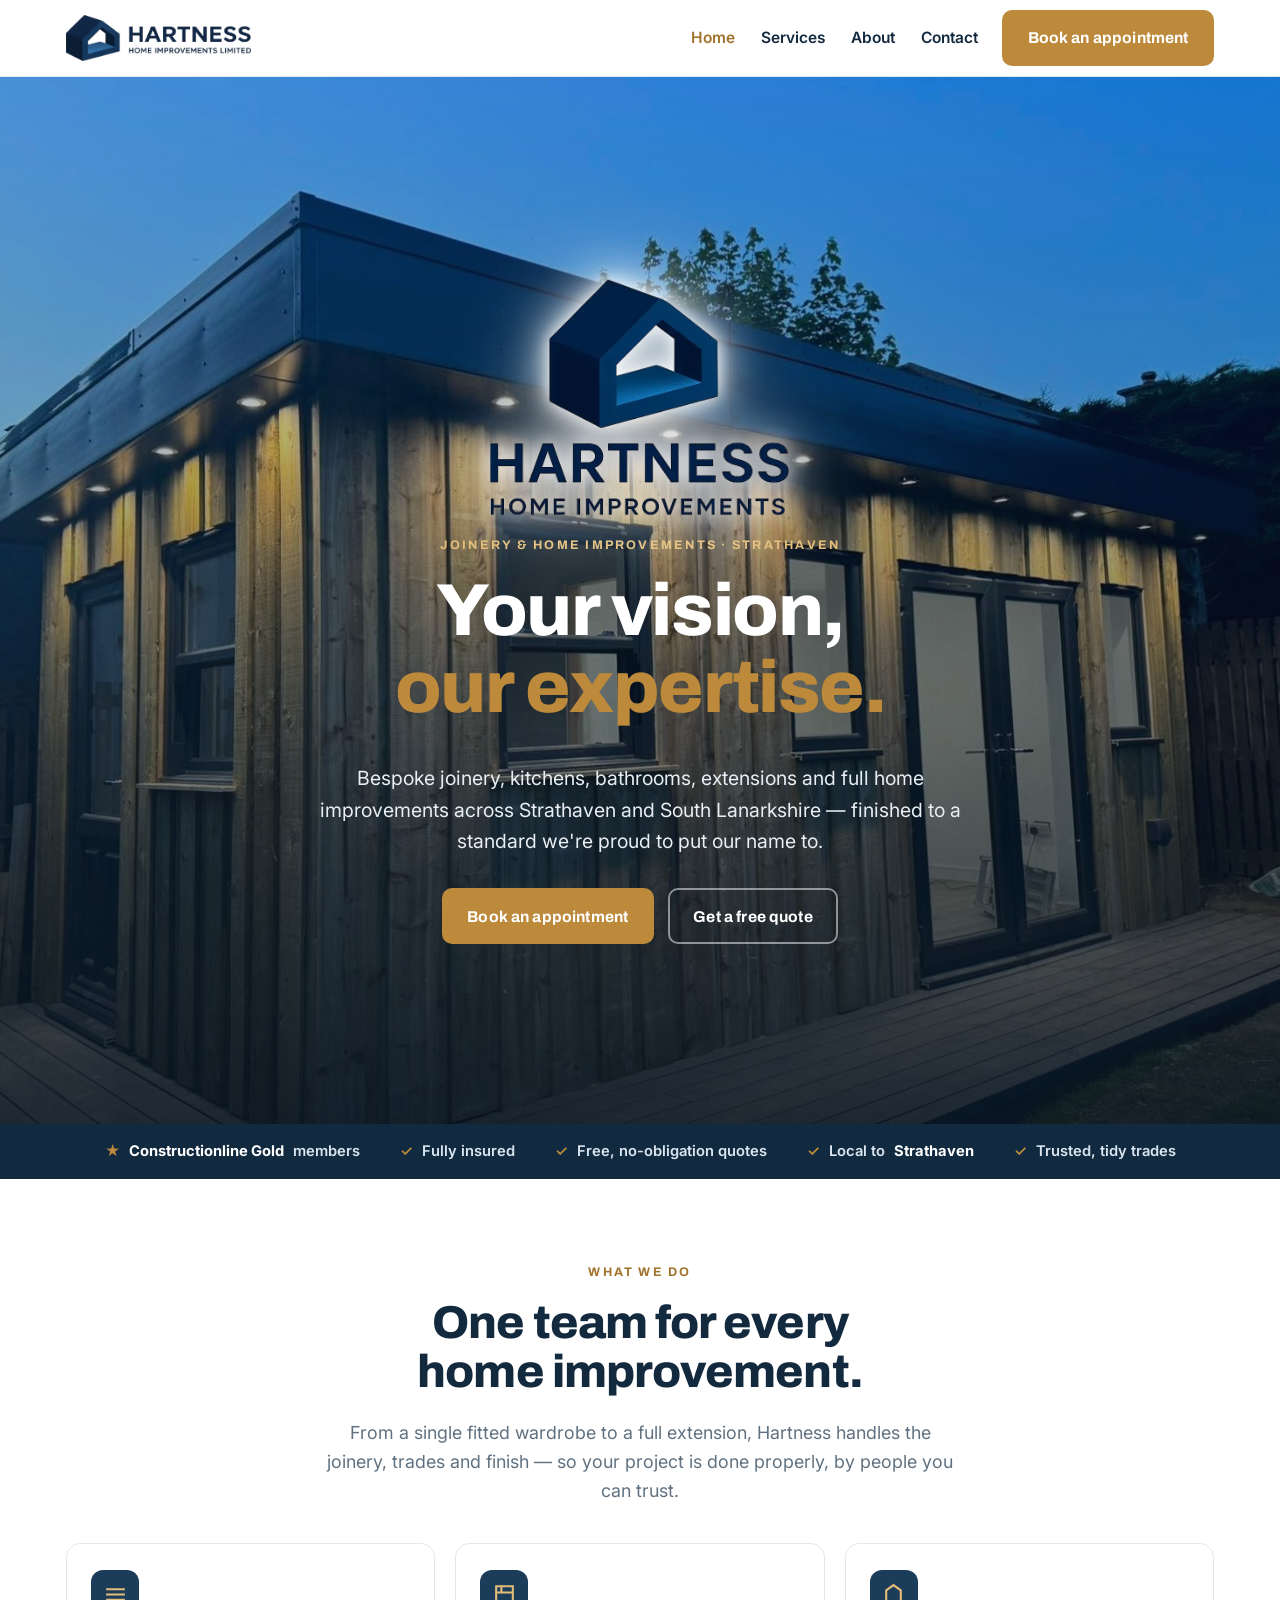
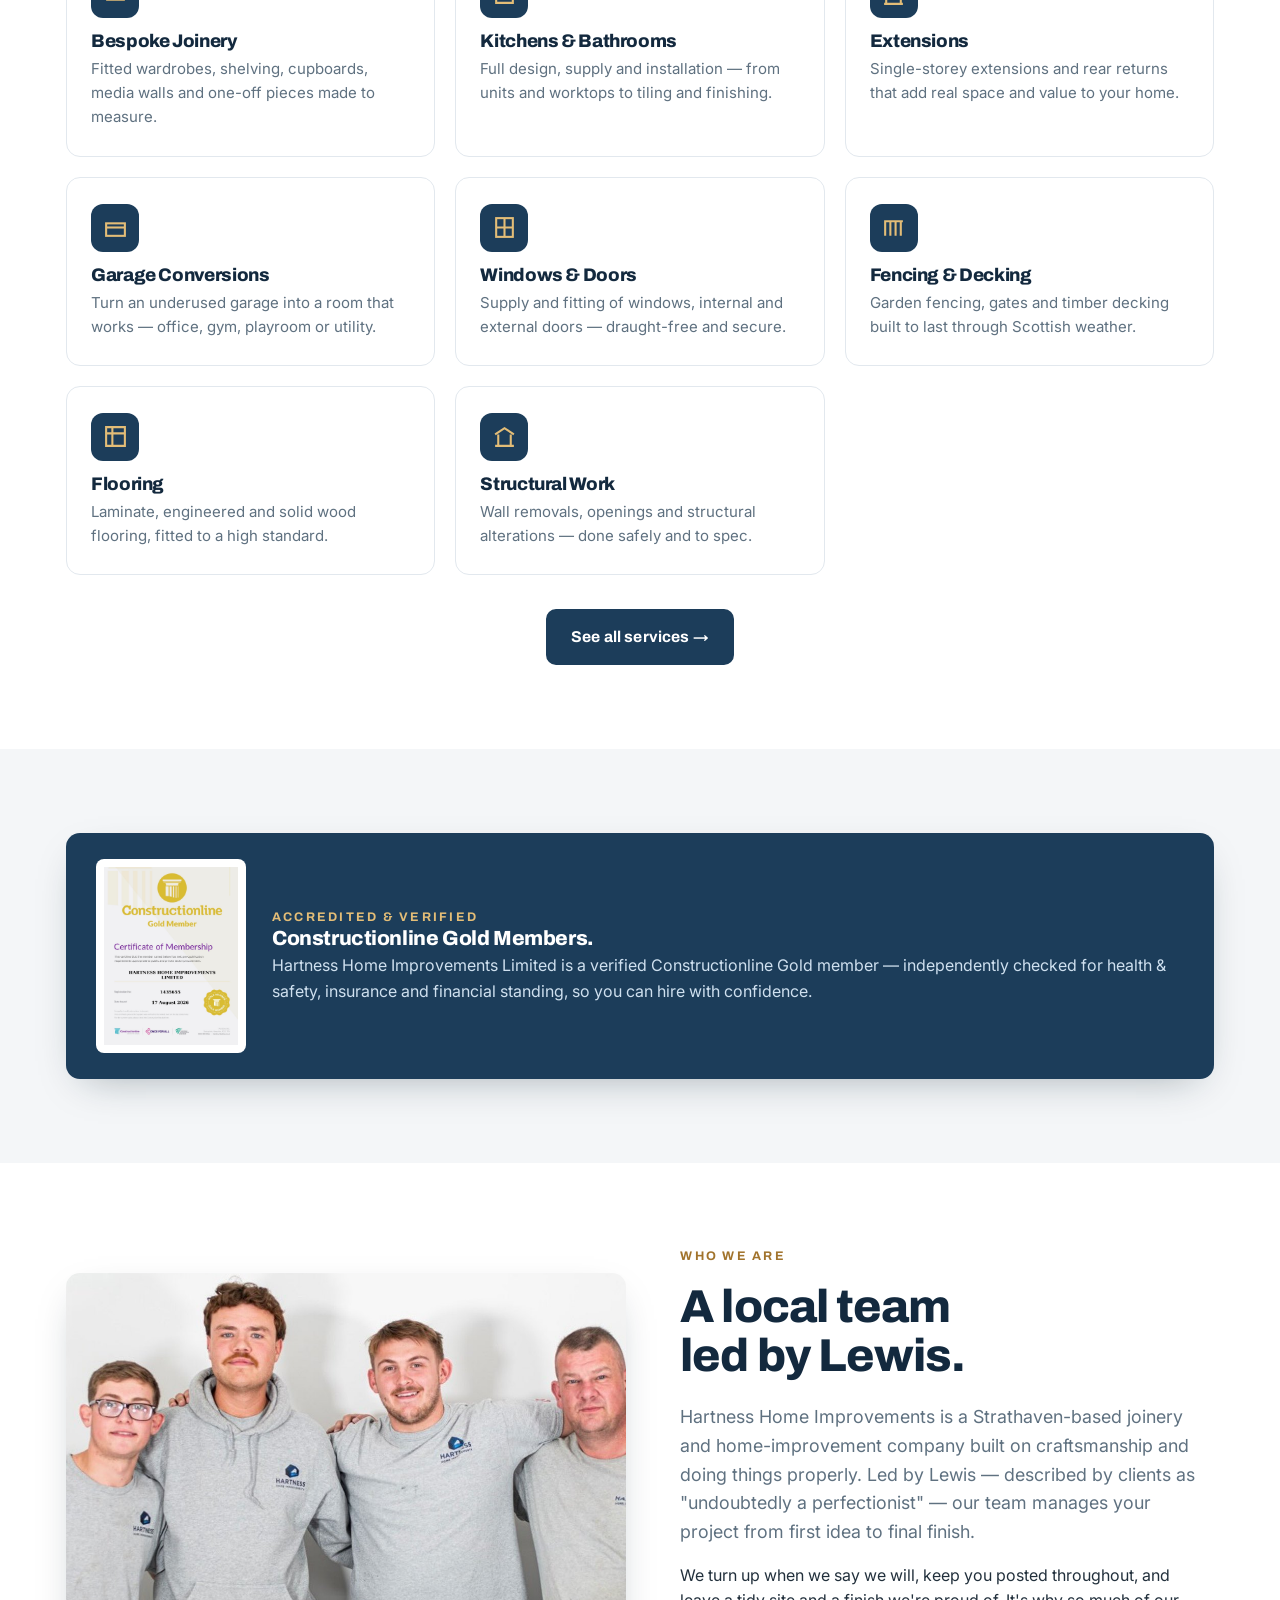
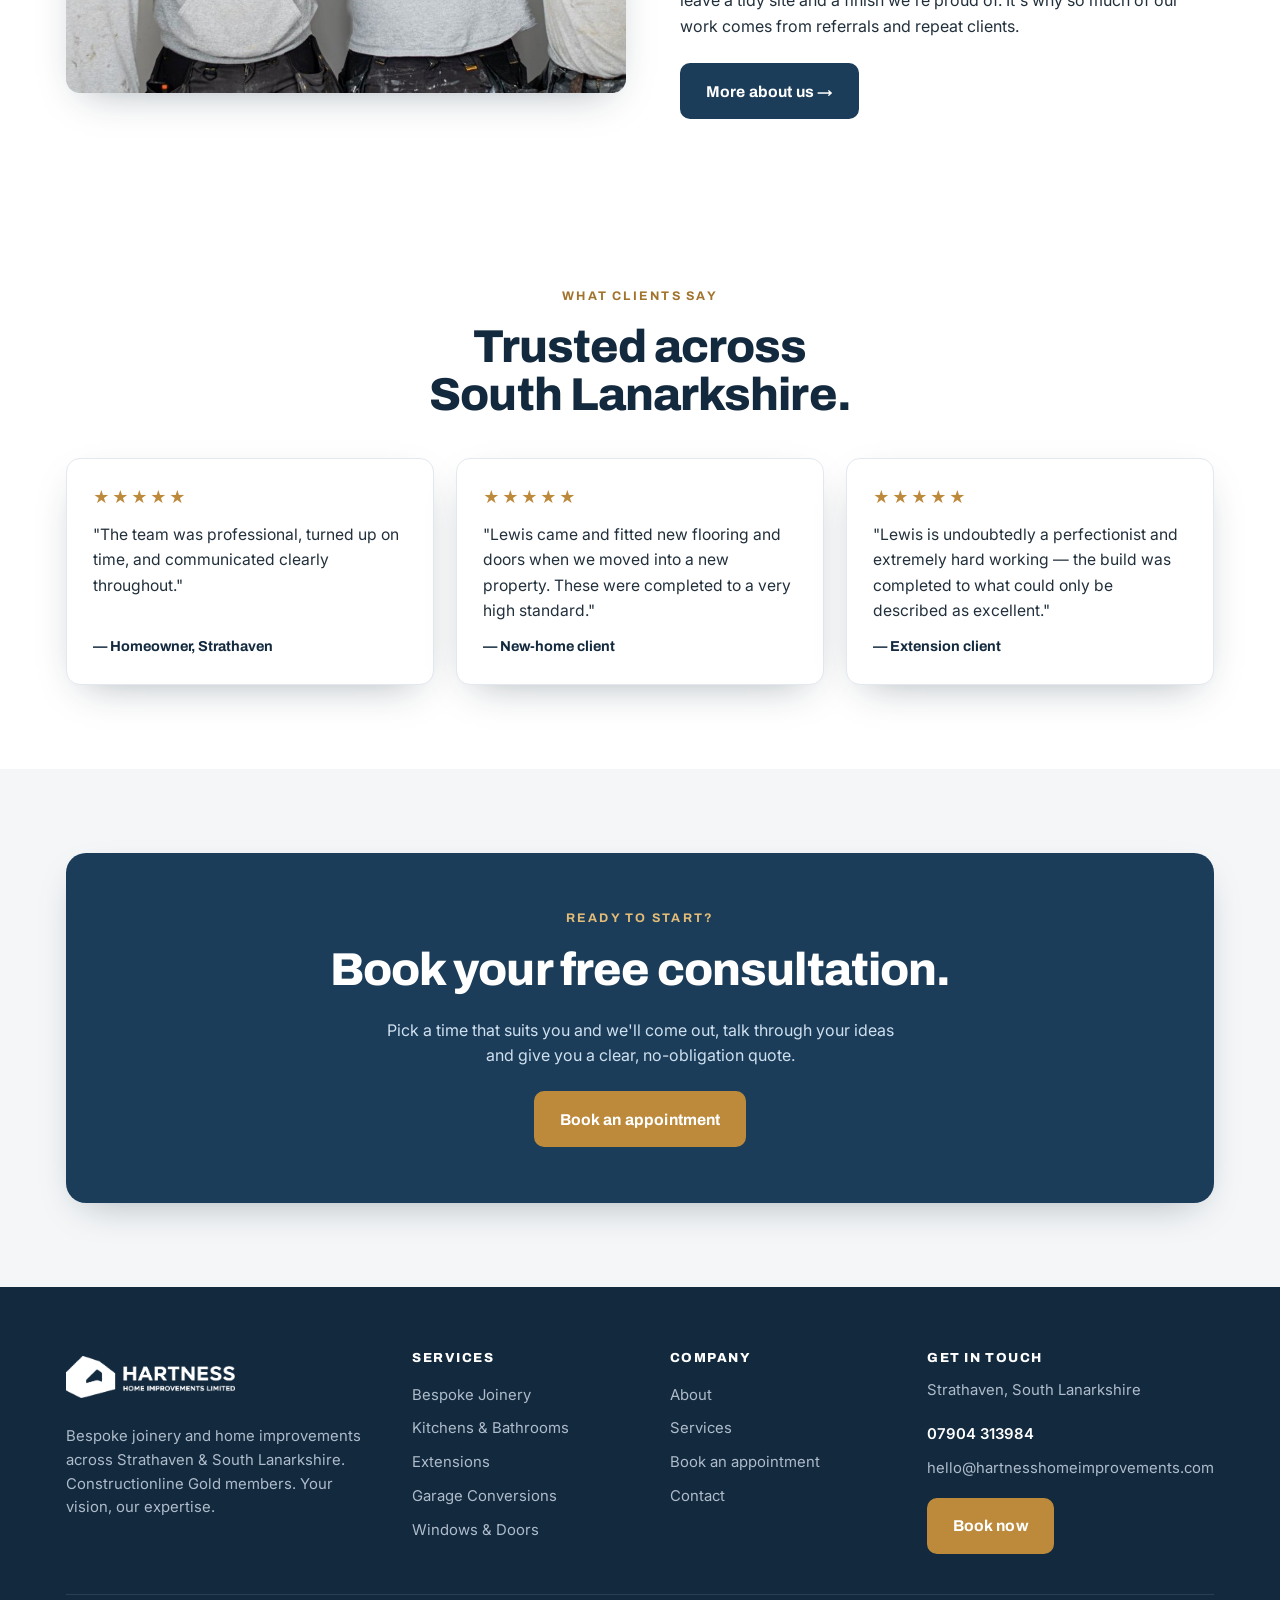
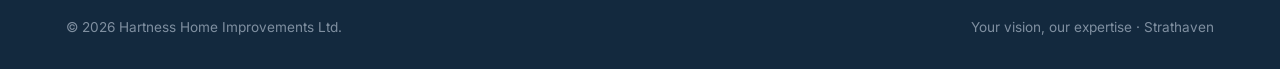
==== commit 7bc98845: "Remove Recent work gallery Co-authored-by: Cursor <cursoragent@cursor.com>" ====
--- a/index.html
+++ b/index.html
@@ -81,15 +81,6 @@
  <a class="btn btn-navy" href="about.html" style="margin-top:8px">More about us &rarr;</a></div>
 </div></div></section>
 
-<section class="band"><div class="wrap">
- <div class="sec-head center" data-reveal><p class="eyebrow">Recent work</p><h2>Craftsmanship you can see.</h2></div>
- <div class="work-grid" data-reveal>
-   <div class="cell"><img src="assets/work-kitchen.jpg" alt="Kitchen renovation"></div>
-   <div class="cell"><img src="assets/work-joinery.jpg" alt="Bespoke joinery work"></div>
-   <div class="cell"><img src="assets/work-team2.jpg" alt="The Hartness team"></div>
- </div>
-</div></section>
-
 <section><div class="wrap">
  <div class="sec-head center" data-reveal><p class="eyebrow">What clients say</p><h2>Trusted across South Lanarkshire.</h2></div>
  <div class="tgrid">
--- a/css/site.css
+++ b/css/site.css
@@ -295,7 +295,7 @@
 .svc-item h3{font-size:1.14rem;margin:0 0 6px}
 .svc-item p{color:var(--muted);font-size:.94rem;margin:0}
 /* work gallery */
-.work-grid{display:grid;grid-template-columns:repeat(3,1fr);gap:16px;margin-top:36px}
+.work-grid{display:grid;grid-template-columns:repeat(2,1fr);gap:18px;margin-top:36px}
 @media(max-width:820px){.work-grid{grid-template-columns:1fr 1fr}}
 .work-grid .cell{border-radius:var(--r);overflow:hidden;aspect-ratio:4/3;box-shadow:var(--shadow)}
 .work-grid img{width:100%;height:100%;object-fit:cover;transition:.4s}
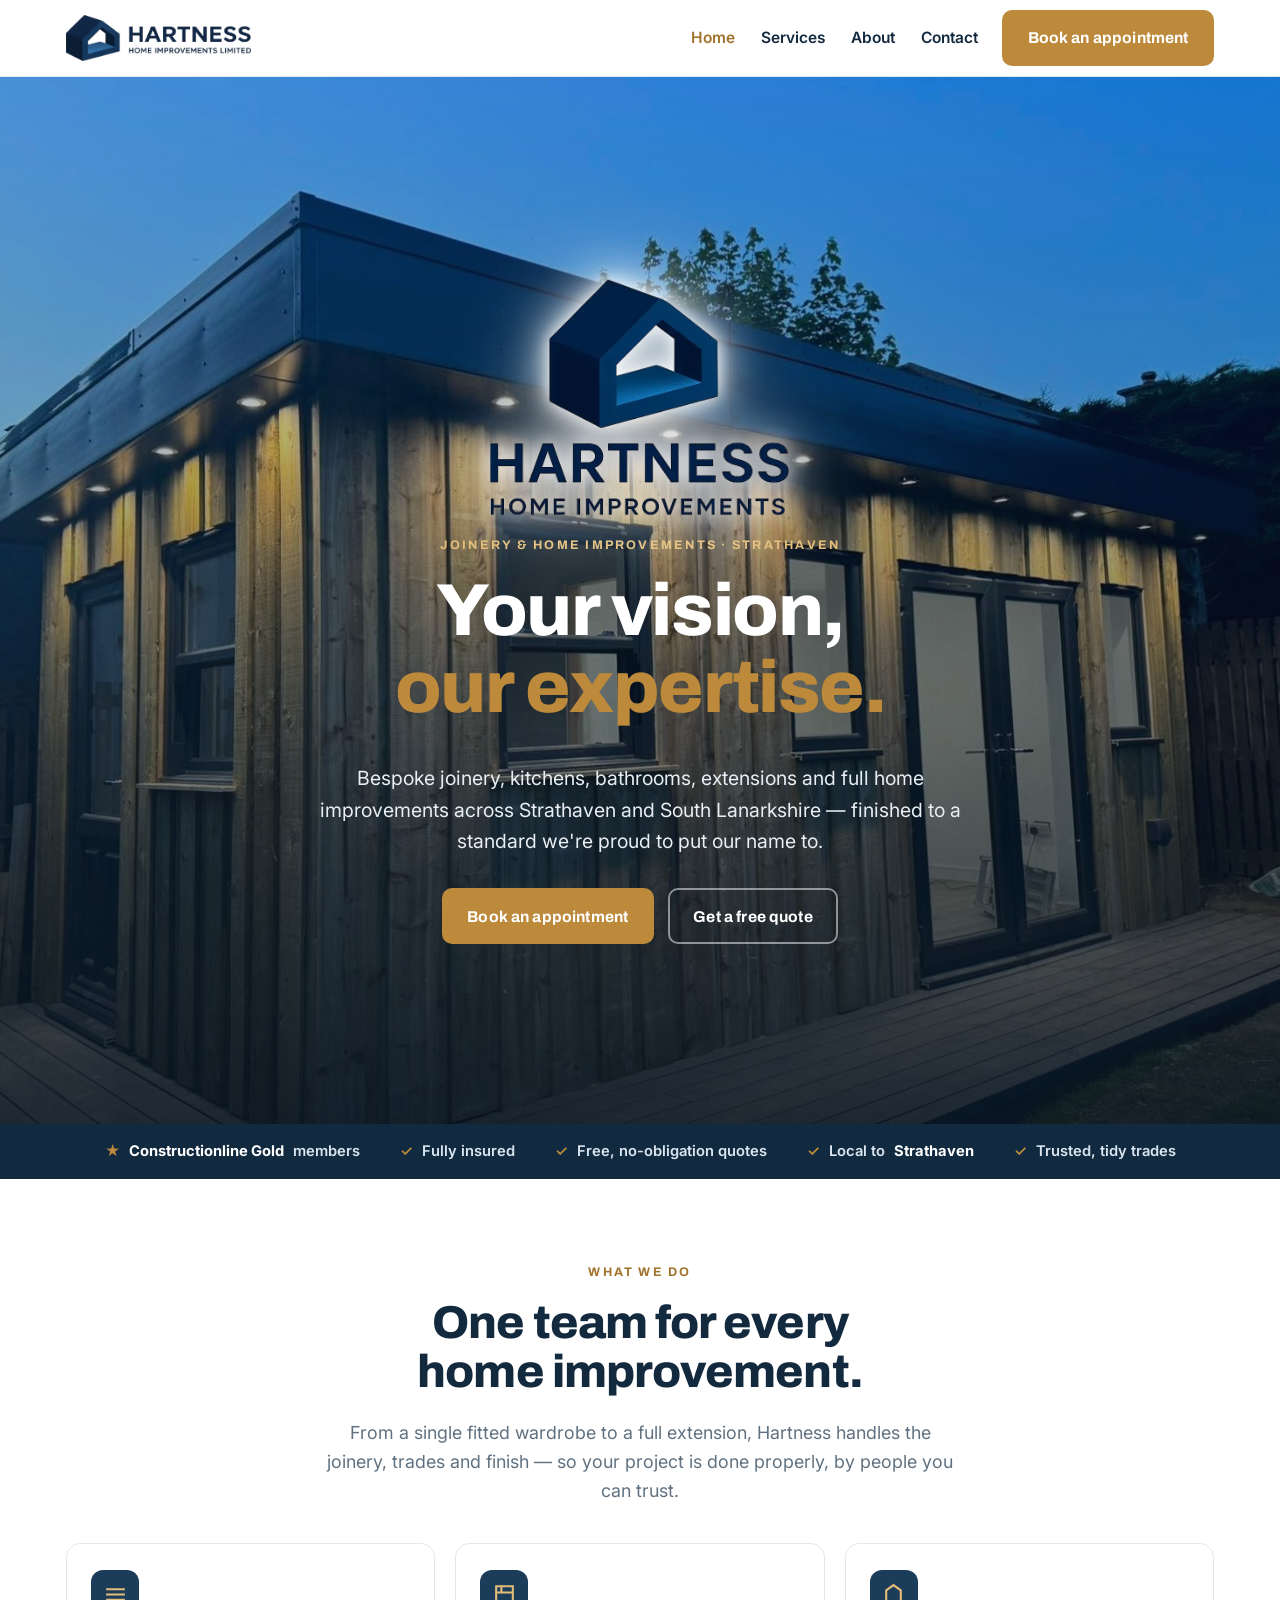
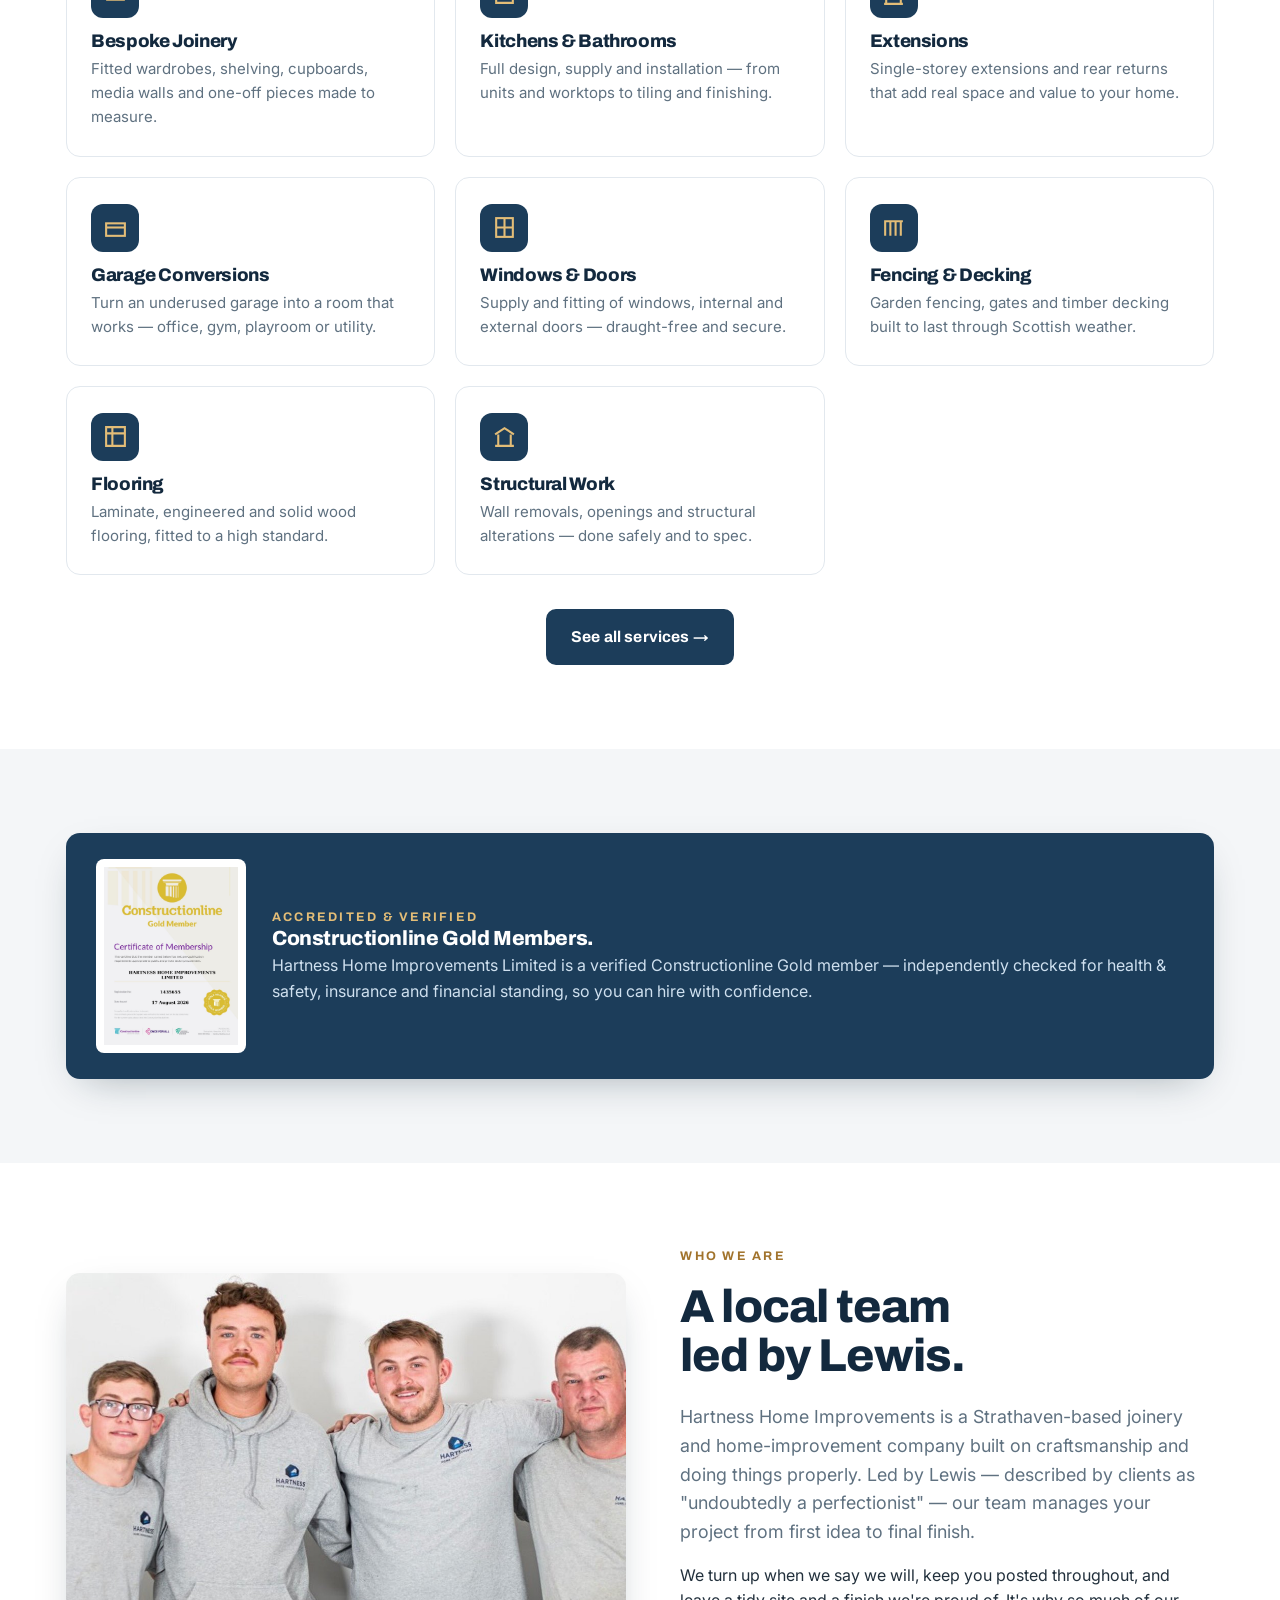
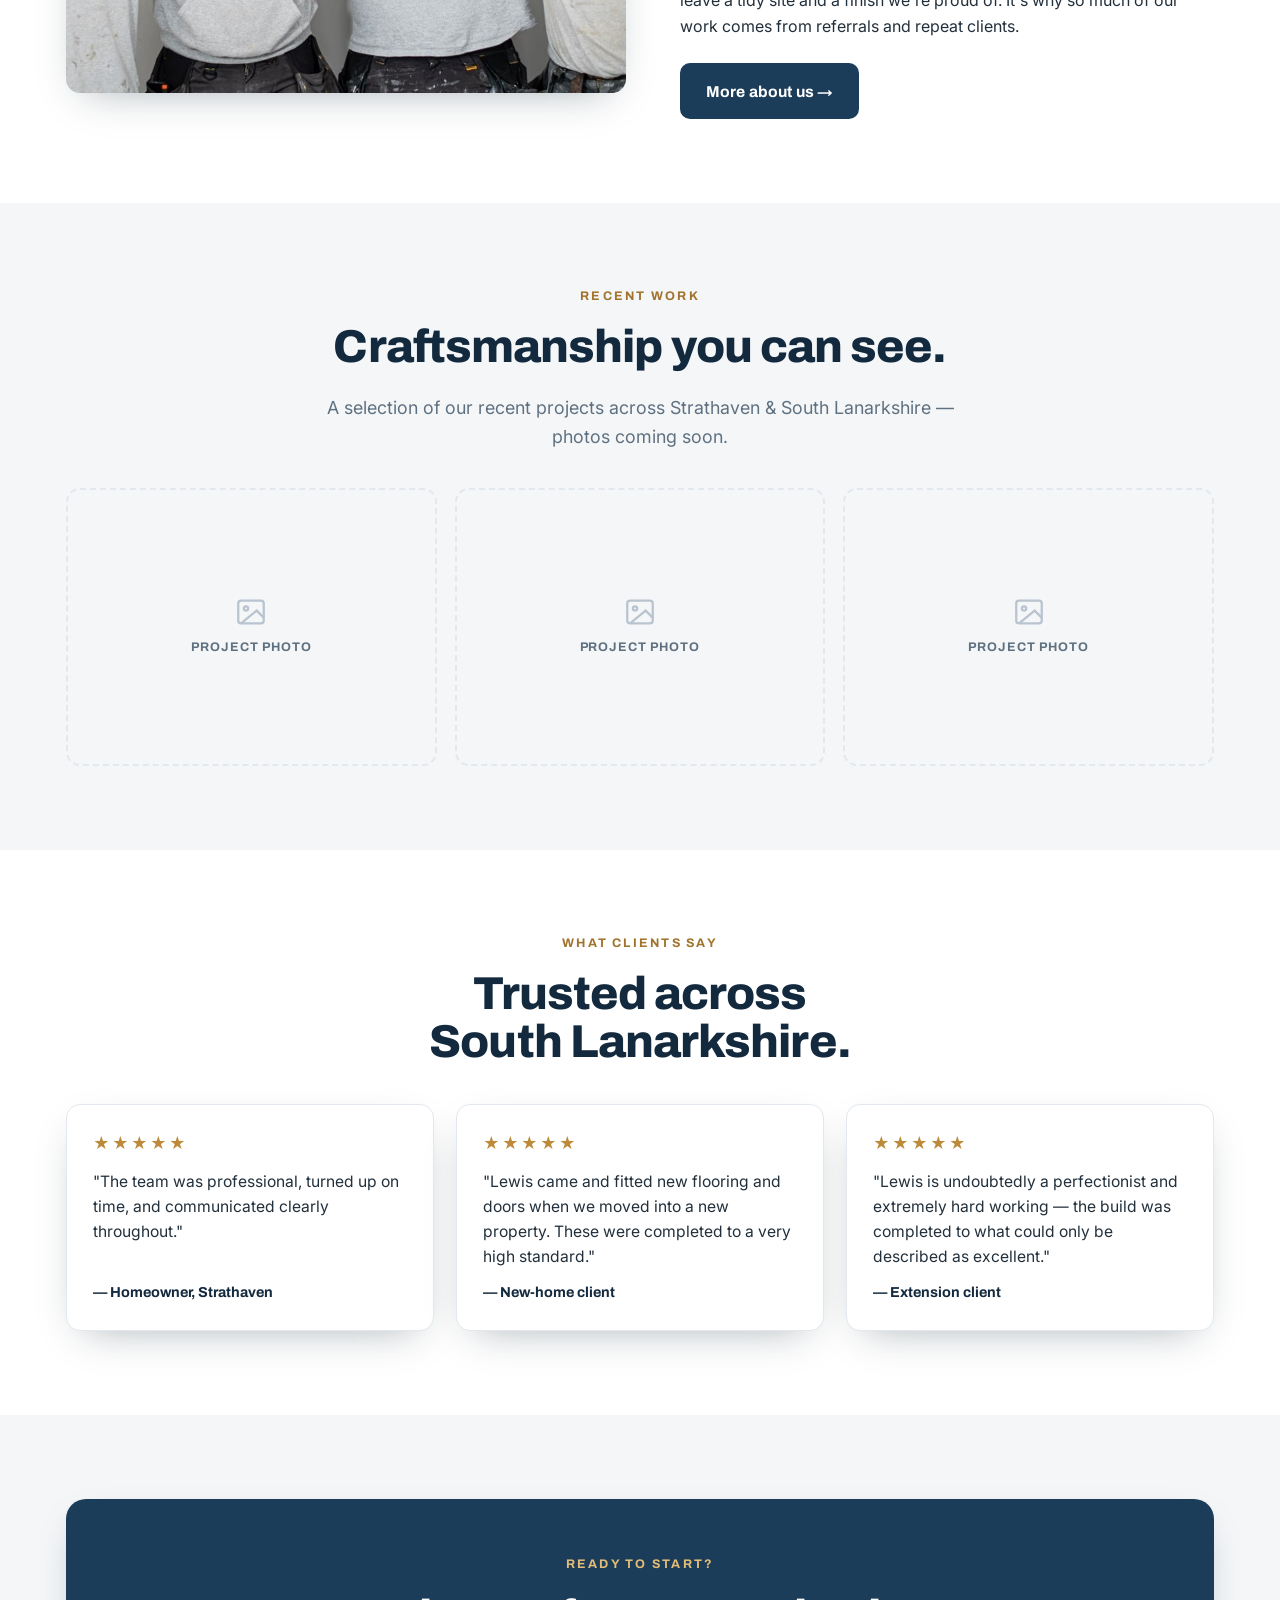
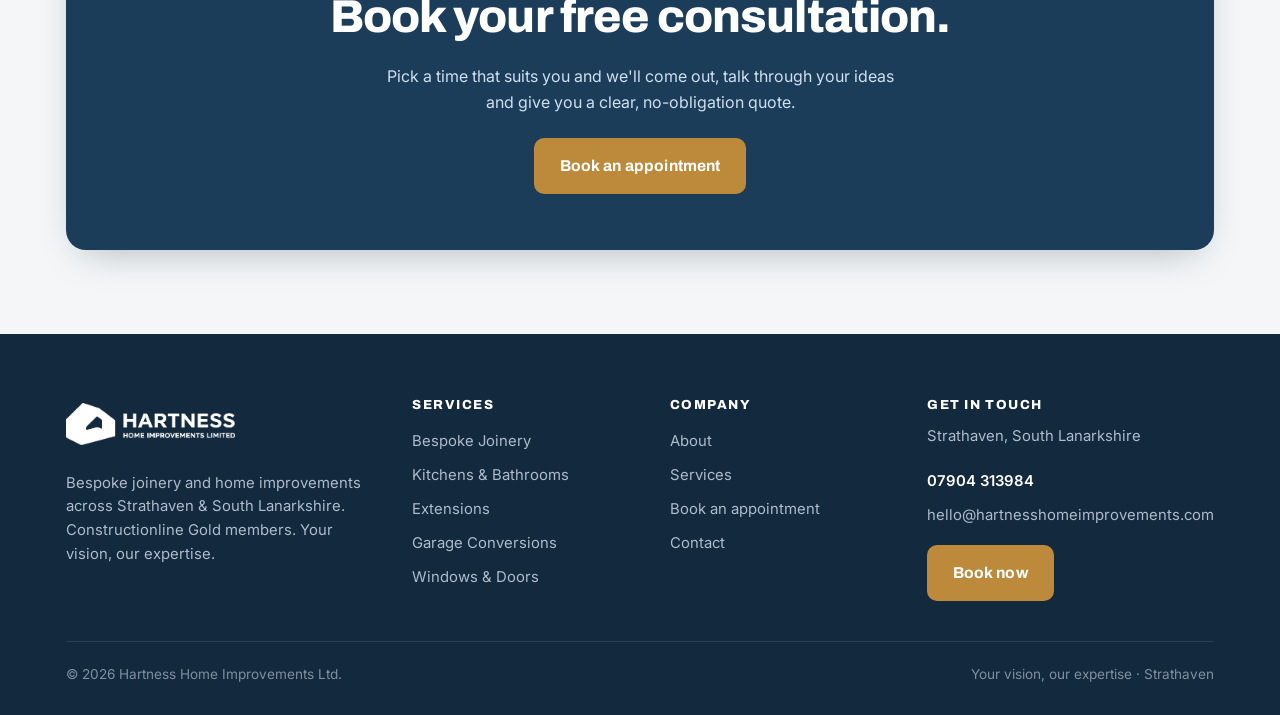
==== commit ea1354c9: "Recent work placeholders Co-authored-by: Cursor <cursoragent@cursor.com>" ====
--- a/index.html
+++ b/index.html
@@ -81,6 +81,16 @@
  <a class="btn btn-navy" href="about.html" style="margin-top:8px">More about us &rarr;</a></div>
 </div></div></section>
 
+<section class="band"><div class="wrap">
+ <div class="sec-head center" data-reveal><p class="eyebrow">Recent work</p><h2>Craftsmanship you can see.</h2>
+ <p class="lead-muted">A selection of our recent projects across Strathaven &amp; South Lanarkshire — photos coming soon.</p></div>
+ <div class="work-grid" data-reveal>
+   <div class="cell ph"><svg viewBox="0 0 24 24" fill="none" stroke="currentColor" stroke-width="1.6"><rect x="3" y="4" width="18" height="16" rx="2"/><circle cx="8.5" cy="9.5" r="1.5"/><path d="M21 16l-5-5L5 20"/></svg><span>Project photo</span></div>
+   <div class="cell ph"><svg viewBox="0 0 24 24" fill="none" stroke="currentColor" stroke-width="1.6"><rect x="3" y="4" width="18" height="16" rx="2"/><circle cx="8.5" cy="9.5" r="1.5"/><path d="M21 16l-5-5L5 20"/></svg><span>Project photo</span></div>
+   <div class="cell ph"><svg viewBox="0 0 24 24" fill="none" stroke="currentColor" stroke-width="1.6"><rect x="3" y="4" width="18" height="16" rx="2"/><circle cx="8.5" cy="9.5" r="1.5"/><path d="M21 16l-5-5L5 20"/></svg><span>Project photo</span></div>
+ </div>
+</div></section>
+
 <section><div class="wrap">
  <div class="sec-head center" data-reveal><p class="eyebrow">What clients say</p><h2>Trusted across South Lanarkshire.</h2></div>
  <div class="tgrid">
--- a/css/site.css
+++ b/css/site.css
@@ -295,7 +295,7 @@
 .svc-item h3{font-size:1.14rem;margin:0 0 6px}
 .svc-item p{color:var(--muted);font-size:.94rem;margin:0}
 /* work gallery */
-.work-grid{display:grid;grid-template-columns:repeat(2,1fr);gap:18px;margin-top:36px}
+.work-grid{display:grid;grid-template-columns:repeat(3,1fr);gap:18px;margin-top:36px}
 @media(max-width:820px){.work-grid{grid-template-columns:1fr 1fr}}
 .work-grid .cell{border-radius:var(--r);overflow:hidden;aspect-ratio:4/3;box-shadow:var(--shadow)}
 .work-grid img{width:100%;height:100%;object-fit:cover;transition:.4s}
@@ -347,9 +347,24 @@
 
 /* mobile hero: team photo as full-bleed backdrop, logo + text over it with opacity drop */
 @media(max-width:820px){
-  .hero.centered{min-height:88vh}
+  .hero.centered{min-height:auto}
   .hero.centered .hero-bg{object-fit:cover;object-position:center top;top:0;height:100%;animation:none}
-  .hero.centered .hero-inner{position:relative;padding-top:104px;padding-bottom:58px}
-  .hero.centered .hero-logo-chip{position:static;margin:0 auto 16px}
-  .hero.centered .hero-logo-chip img{width:min(240px,64vw)}
-}
+  .hero.centered .hero-inner{position:relative;padding-top:70px;padding-bottom:40px}
+  .hero.centered .hero-logo-chip{position:static;margin:0 auto 12px}
+  .hero.centered .hero-logo-chip img{width:min(200px,52vw)}
+  .hero.centered h1{font-size:clamp(1.9rem,7.6vw,2.6rem);margin-bottom:.35em}
+  .hero.centered p.lead{font-size:1rem;margin-bottom:1.1em}
+  .hero.centered .cta-row{gap:10px}
+}
+
+/* recent work feature */
+.work-feature{border-radius:var(--r);overflow:hidden;box-shadow:var(--shadow);max-width:1000px;margin:36px auto 0}
+.work-feature img{width:100%;display:block;transition:transform .5s}
+.work-feature:hover img{transform:scale(1.03)}
+
+/* recent work placeholders */
+.work-grid .cell.ph{aspect-ratio:4/3;display:flex;flex-direction:column;align-items:center;justify-content:center;gap:9px;background:var(--concrete);border:2px dashed var(--line);color:var(--muted);box-shadow:none;border-radius:var(--r)}
+.work-grid .cell.ph svg{width:34px;height:34px;color:#b9c4d0}
+.work-grid .cell.ph span{font-family:'Archivo';font-weight:700;font-size:.78rem;letter-spacing:.08em;text-transform:uppercase}
+@media(max-width:820px){.work-grid{grid-template-columns:1fr 1fr}}
+@media(max-width:520px){.work-grid{grid-template-columns:1fr}}
